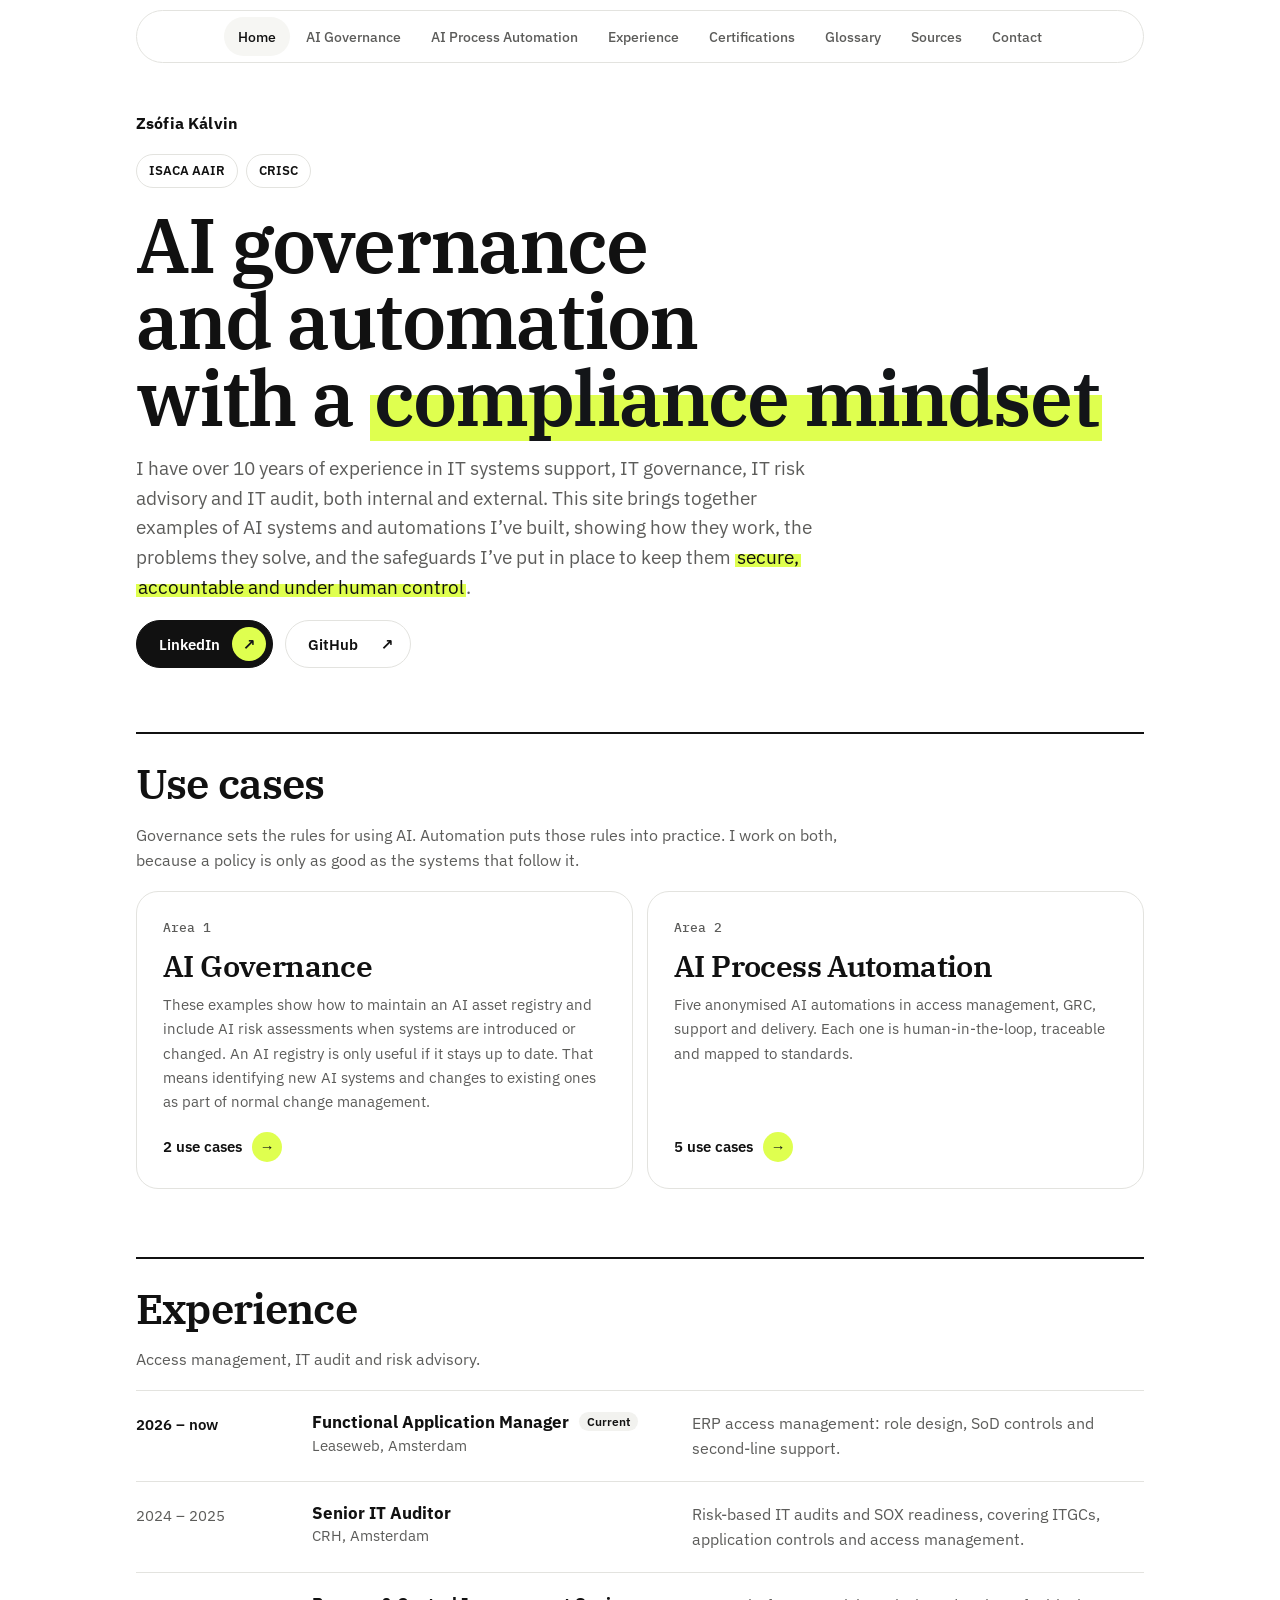
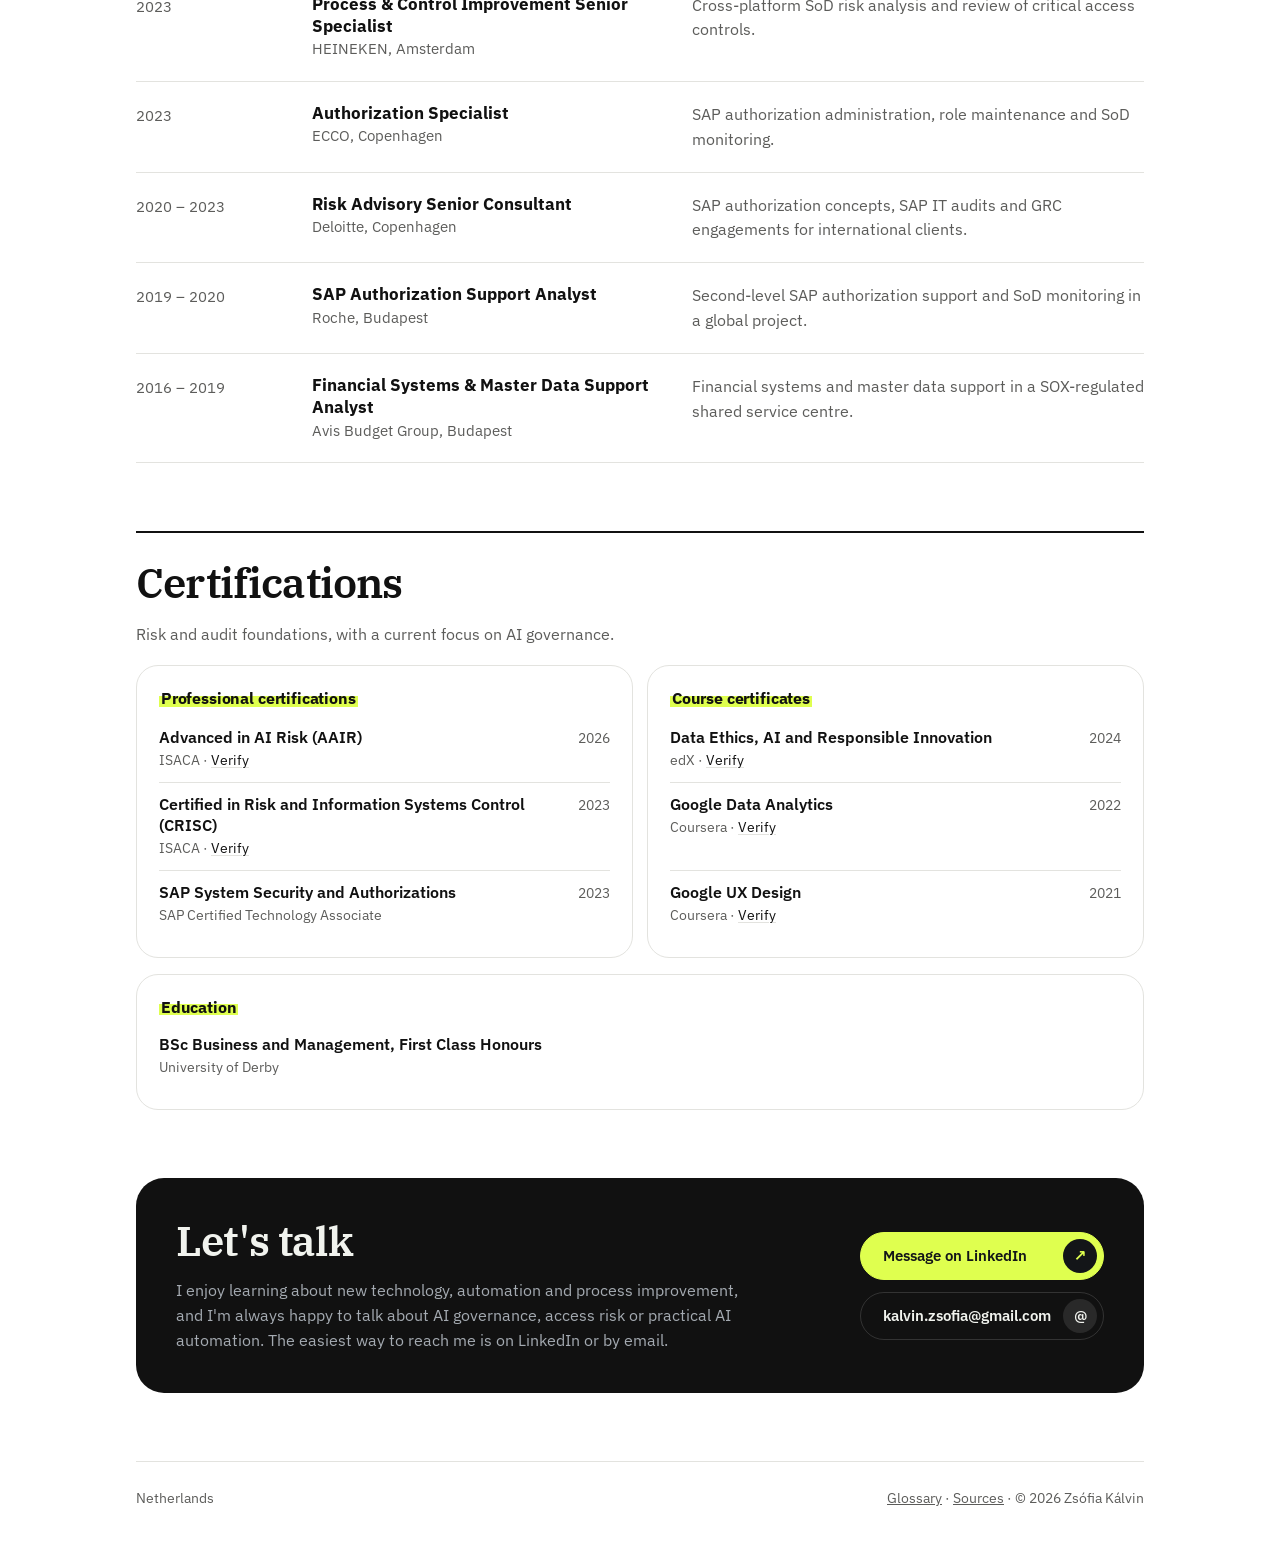
==== index.html @ c9977f7b "Move new governance text to the home page card; restore governance page intro Co-Authored-By: Claude" ====
<!doctype html>
<html lang="en">
<head>
<meta charset="utf-8">
<meta http-equiv="Content-Security-Policy" content="default-src 'self'; script-src 'self'; style-src 'self' 'unsafe-inline'; font-src 'self'; img-src 'self' data:; connect-src 'none'; object-src 'none'; base-uri 'self'; form-action 'none'">
<meta name="referrer" content="strict-origin-when-cross-origin">
<meta name="viewport" content="width=device-width, initial-scale=1, viewport-fit=cover">
<title>Zsófia Kálvin | AI Risk and Governance, Hands-on AI Automation</title>
<meta name="description" content="Zsófia Kálvin: AI risk and governance, GRC and IAM. AI governance worked examples and hands-on AI automation case studies, mapped to the EU AI Act, GDPR, ISO/IEC 42001 and NIST AI RMF. ISACA AAIR, CRISC.">
<link rel="stylesheet" href="assets/site.css?v=20261101b">

<link rel="canonical" href="https://zsofiakalvin.github.io/">
<meta property="og:type" content="website">
<meta property="og:url" content="https://zsofiakalvin.github.io/">
<meta property="og:title" content="Zsófia Kálvin | AI Risk and Governance, Hands-on AI Automation">
<meta property="og:description" content="Zsófia Kálvin: AI risk and governance, GRC and IAM. AI governance worked examples and hands-on AI automation case studies, mapped to the EU AI Act, GDPR, ISO/IEC 42001 and NIST AI RMF. ISACA AAIR, CRISC.">
<meta property="og:image" content="https://zsofiakalvin.github.io/og-image.png">
<meta property="og:image:width" content="1200">
<meta property="og:image:height" content="627">
<meta name="twitter:card" content="summary_large_image">
<script type="application/ld+json">{"@context":"https://schema.org","@type":"ProfilePage","mainEntity":{"@type":"Person","name":"Zsófia Kálvin","jobTitle":"AI risk, governance and automation","knowsAbout":["AI risk management","AI governance","Responsible AI","GRC","Identity and access management","IT audit","Segregation of duties","AI automation"],"sameAs":["https://www.linkedin.com/in/zsofia-kalvin/","https://github.com/zsofiakalvin"]}}</script>
</head>
<body>
<div class="navwrap">
    <nav class="topnav" aria-label="Site">
      <div class="navlinks">
        <a href="index.html" aria-current="page">Home</a>
        <a href="governance.html">AI Governance</a>
        <a href="automation.html">AI Process Automation</a>
        <a href="#career">Experience</a>
        <a href="#certs">Certifications</a>
        <a href="glossary.html">Glossary</a>
        <a href="sources.html">Sources</a>
        <a href="#contact">Contact</a>
      </div>
    </nav>
</div>

<header class="hero-band">
  <div class="hero-inner">
    <div class="hero-grid">
      <div class="hero-copy">
        <span class="role">Zsófia Kálvin</span>
        <div class="creds" aria-label="Credentials"><span>ISACA AAIR</span><span>CRISC</span></div>
        <h1>AI governance and automation <span class="rule">with a <span class="mark">compliance mindset</span></span></h1>
        <p class="lede">I have over 10 years of experience in IT systems support, IT governance, IT risk advisory and IT audit, both internal and external. This site brings together examples of AI systems and automations I&rsquo;ve built, showing how they work, the problems they solve, and the safeguards I&rsquo;ve put in place to keep them <mark class="hl">secure, accountable and under human control</mark>.</p>
        <div class="cta">
          <a class="btn primary" href="https://www.linkedin.com/in/zsofia-kalvin/">LinkedIn <span class="ic" aria-hidden="true">&#8599;</span></a>
          <a class="btn" href="https://github.com/zsofiakalvin">GitHub <span class="ic" aria-hidden="true">&#8599;</span></a>
        </div>
      </div>
    </div>
  </div>
</header>

<main class="page">

  <section aria-labelledby="parts">
    <div class="section-head">
      <h2 id="parts">Use cases</h2>
      <p>Governance sets the rules for using AI. Automation puts those rules into practice. I&nbsp;work on both, because a policy is only as good as the systems that follow it.</p>
    </div>
    <div class="parts">
      <a class="part" href="governance.html">
        <span class="part-kind">Area 1</span>
        <strong>AI Governance</strong>
        <span>These examples show how to maintain an AI asset registry and include AI risk assessments when systems are introduced or changed. An AI registry is only useful if it stays up to date. That means identifying new AI systems and changes to existing ones as part of normal change management.</span>
        <span class="part-go">2 use cases <span class="ic" aria-hidden="true">&#8594;</span></span>
      </a>
      <a class="part" href="automation.html">
        <span class="part-kind">Area 2</span>
        <strong>AI Process Automation</strong>
        <span>Five anonymised AI automations in access management, GRC, support and delivery. Each one is human-in-the-loop, traceable and mapped to standards.</span>
        <span class="part-go">5 use cases <span class="ic" aria-hidden="true">&#8594;</span></span>
      </a>
    </div>
  </section>

  <section aria-labelledby="career">
    <div class="section-head">
      <h2 id="career">Experience</h2>
      <p>Access management, IT audit and risk advisory.</p>
    </div>
    <ol class="timeline">
      <li class="job current">
        <span class="job-dates">2026 – now</span>
        <div class="job-role"><strong>Functional Application Manager</strong><span>Leaseweb, Amsterdam</span></div>
        <p>ERP access management: role design, SoD controls and second-line support.</p>
      </li>
      <li class="job">
        <span class="job-dates">2024 – 2025</span>
        <div class="job-role"><strong>Senior IT Auditor</strong><span>CRH, Amsterdam</span></div>
        <p>Risk-based IT audits and SOX readiness, covering ITGCs, application controls and access management.</p>
      </li>
      <li class="job">
        <span class="job-dates">2023</span>
        <div class="job-role"><strong>Process &amp; Control Improvement Senior Specialist</strong><span>HEINEKEN, Amsterdam</span></div>
        <p>Cross-platform SoD risk analysis and review of critical access controls.</p>
      </li>
      <li class="job">
        <span class="job-dates">2023</span>
        <div class="job-role"><strong>Authorization Specialist</strong><span>ECCO, Copenhagen</span></div>
        <p>SAP authorization administration, role maintenance and SoD monitoring.</p>
      </li>
      <li class="job">
        <span class="job-dates">2020 – 2023</span>
        <div class="job-role"><strong>Risk Advisory Senior Consultant</strong><span>Deloitte, Copenhagen</span></div>
        <p>SAP authorization concepts, SAP IT audits and GRC engagements for international clients.</p>
      </li>
      <li class="job">
        <span class="job-dates">2019 – 2020</span>
        <div class="job-role"><strong>SAP Authorization Support Analyst</strong><span>Roche, Budapest</span></div>
        <p>Second-level SAP authorization support and SoD monitoring in a global project.</p>
      </li>
      <li class="job">
        <span class="job-dates">2016 – 2019</span>
        <div class="job-role"><strong>Financial Systems &amp; Master Data Support Analyst</strong><span>Avis Budget Group, Budapest</span></div>
        <p>Financial systems and master data support in a SOX-regulated shared service centre.</p>
      </li>
    </ol>
  </section>

  <section aria-labelledby="certs">
    <div class="section-head">
      <h2 id="certs">Certifications</h2>
      <p>Risk and audit foundations, with a current focus on AI governance.</p>
    </div>
    <div class="cert-groups two">
      <div class="cert-group">
        <h3><mark class="hl">Professional certifications</mark></h3>
        <ul class="cert-list" role="list"><li class="cert"><div class="cert-name"><strong>Advanced in AI Risk (AAIR)</strong><span>ISACA · <a class="verify" href="https://www.credly.com/badges/1502009c-c340-492b-98a3-ea2b4a34b3ea" target="_blank" rel="noopener">Verify</a></span></div><span class="cert-year">2026</span></li><li class="cert"><div class="cert-name"><strong>Certified in Risk and Information Systems Control (CRISC)</strong><span>ISACA · <a class="verify" href="https://www.credly.com/badges/d4c5e282-a294-4d0e-9c8d-c16a86920705" target="_blank" rel="noopener">Verify</a></span></div><span class="cert-year">2023</span></li><li class="cert"><div class="cert-name"><strong>SAP System Security and Authorizations</strong><span>SAP Certified Technology Associate</span></div><span class="cert-year">2023</span></li></ul>
      </div>
      <div class="cert-group">
        <h3><mark class="hl">Course certificates</mark></h3>
        <ul class="cert-list" role="list"><li class="cert"><div class="cert-name"><strong>Data Ethics, AI and Responsible Innovation</strong><span>edX · <a class="verify" href="https://courses.edx.org/certificates/ff6e5fa2587e48cf909ec4bcfde084a1" target="_blank" rel="noopener">Verify</a></span></div><span class="cert-year">2024</span></li><li class="cert"><div class="cert-name"><strong>Google Data Analytics</strong><span>Coursera · <a class="verify" href="https://www.coursera.org/account/accomplishments/specialization/certificate/86MWBKGFQRKV" target="_blank" rel="noopener">Verify</a></span></div><span class="cert-year">2022</span></li><li class="cert"><div class="cert-name"><strong>Google UX Design</strong><span>Coursera · <a class="verify" href="https://www.coursera.org/account/accomplishments/specialization/L5L4QDD2FEA4" target="_blank" rel="noopener">Verify</a></span></div><span class="cert-year">2021</span></li></ul>
      </div>
      <div class="cert-group edu-card">
        <h3><mark class="hl">Education</mark></h3>
        <ul class="cert-list" role="list"><li class="cert"><div class="cert-name"><strong>BSc Business and Management, First Class Honours</strong><span>University of Derby</span></div></li></ul>
      </div>
    </div>
  </section>

  <section class="contact" aria-labelledby="contact">
    <h2 id="contact">Let's talk</h2>
    <p>I enjoy learning about new technology, automation and process improvement, and I'm always happy to talk about AI governance, access risk or practical AI automation. The easiest way to reach me is on LinkedIn or by email.</p>
    <div class="cta">
      <a class="btn primary" href="https://www.linkedin.com/in/zsofia-kalvin/">Message on LinkedIn <span class="ic" aria-hidden="true">&#8599;</span></a>
      <a class="btn" href="#contact" data-u="kalvin.zsofia" data-d="gmail.com"><span class="em-txt">kalvin.zsofia [at] gmail.com</span> <span class="ic" aria-hidden="true">@</span></a>
    </div>
  </section>

  <footer>
    <span>Netherlands</span>
    <span><a href="glossary.html">Glossary</a> · <a href="sources.html">Sources</a> · &copy; 2026 Zsófia Kálvin</span>
  </footer>

</main>
<script src="assets/site.js?v=20261101b" defer></script>
</body>
</html>
---- assets/site.css ----
@font-face { font-family: 'IBM Plex Sans'; font-style: normal; font-weight: 400; font-display: swap; src: url('fonts/ibm-plex-sans-latin-400-normal.woff2') format('woff2'); }
@font-face { font-family: 'IBM Plex Sans'; font-style: normal; font-weight: 500; font-display: swap; src: url('fonts/ibm-plex-sans-latin-500-normal.woff2') format('woff2'); }
@font-face { font-family: 'IBM Plex Sans'; font-style: normal; font-weight: 600; font-display: swap; src: url('fonts/ibm-plex-sans-latin-600-normal.woff2') format('woff2'); }
@font-face { font-family: 'IBM Plex Sans'; font-style: normal; font-weight: 700; font-display: swap; src: url('fonts/ibm-plex-sans-latin-700-normal.woff2') format('woff2'); }
@font-face { font-family: 'IBM Plex Serif'; font-style: normal; font-weight: 500; font-display: swap; src: url('fonts/ibm-plex-serif-latin-500-normal.woff2') format('woff2'); }
@font-face { font-family: 'IBM Plex Serif'; font-style: normal; font-weight: 600; font-display: swap; src: url('fonts/ibm-plex-serif-latin-600-normal.woff2') format('woff2'); }
@font-face { font-family: 'IBM Plex Mono'; font-style: normal; font-weight: 500; font-display: swap; src: url('fonts/ibm-plex-mono-latin-500-normal.woff2') format('woff2'); }
*, *::before, *::after { box-sizing: border-box; margin: 0; padding: 0; }
    /* Layout: light, airy single column; a highlighted headline as the one bold moment, ranked case accordion, principle cards, dark contact block. */
  :root {
    --bg: #ffffff;
    --surface: #ffffff;
    --fg: #111111;
    --muted: #5c5c5a;
    --line: #e3e3df;
    --accent: #111111;
    --accent-soft: #f2f2ef;
    --hl: #dfff4f;
    --hl-soft: #f3fcd0;
    --pending: #8a5a00;
    --pending-soft: #fbf1dc;
    --shell: #f6f6f3;
    --ink: #111111;
    --ink-fg: #f1f3ee;
    --ink-muted: #a4aab1;
    --ink-line: rgba(255, 255, 255, 0.14);
    --ink-accent: #dfff4f;
    --shadow: 0 1px 2px rgba(0, 0, 0, 0.04);
    --font-display: "IBM Plex Sans", "Helvetica Neue", Arial, sans-serif;
    --font-body: "IBM Plex Sans", "Helvetica Neue", Arial, system-ui, sans-serif;
  }
  @media (prefers-color-scheme: dark) {
    :root:not([data-theme="light"]) {
      --bg: #0c0c0c; --surface: #141414; --fg: #f2f2ef; --muted: #a3a3a0; --line: #2b2b2a;
      --accent: #f2f2ef; --accent-soft: #1f1f1f; --hl-soft: #262c10; --shell: #111111;
      --pending: #f0c674; --pending-soft: #3a2e14; --ink: #1a1a1a;
      --shadow: none; color-scheme: dark;
    }
  }
  :root[data-theme="dark"] {
    --bg: #0c0c0c; --surface: #141414; --fg: #f2f2ef; --muted: #a3a3a0; --line: #2b2b2a;
    --accent: #f2f2ef; --accent-soft: #1f1f1f; --hl-soft: #262c10; --shell: #111111;
    --pending: #f0c674; --pending-soft: #3a2e14; --ink: #1a1a1a;
    --shadow: none; color-scheme: dark;
  }

  body {
    background: var(--bg); color: var(--fg);
    font-family: var(--font-body); font-size: 1rem; line-height: 1.65;
    -webkit-font-smoothing: antialiased;
  }
  .page {
    max-width: 1040px; margin: 0 auto;
    padding-left: max(16px, env(safe-area-inset-left, 0px));
    padding-right: max(16px, env(safe-area-inset-right, 0px));
    padding-block: clamp(40px, 6vw, 72px) 56px;
    display: flex; flex-direction: column; gap: clamp(64px, 10vw, 120px);
  }
  a { color: inherit; }
  a:focus-visible { outline: 2px solid var(--accent); outline-offset: 3px; border-radius: 2px; }

  /* Hero */
  .hero-band { background: var(--bg); color: var(--fg); }
  .hero-inner {
    max-width: 1040px; margin: 0 auto;
    padding-left: max(16px, env(safe-area-inset-left, 0px));
    padding-right: max(16px, env(safe-area-inset-right, 0px));
    padding-block: 20px clamp(40px, 6vw, 72px);
    display: flex; flex-direction: column; gap: clamp(48px, 8vw, 96px);
  }
  .topnav {
    display: flex; align-items: center; justify-content: space-between; gap: 16px;
    padding: 8px 8px 8px 22px; border-radius: 999px; background: var(--surface); box-shadow: var(--shadow);
  }
  .brand { font-family: var(--font-display); font-weight: 700; font-size: 1.05rem; letter-spacing: -0.01em; }
  .navlinks { display: flex; gap: 2px; flex-wrap: wrap; }
  .navlinks a {
    text-decoration: none; color: var(--muted); font-size: 0.9rem; font-weight: 500;
    padding: 8px 14px; border-radius: 999px; transition: color .3s cubic-bezier(.32,.72,0,1), background-color .3s cubic-bezier(.32,.72,0,1);
  }
  .navlinks a:hover { color: var(--fg); background: var(--bg); }
  .hero-grid { display: grid; grid-template-columns: minmax(0, 1fr); gap: 48px 64px; align-items: center; }
  .hero-copy { display: flex; flex-direction: column; gap: 24px; min-width: 0; }
  .role { color: var(--accent); font-weight: 600; font-size: 0.98rem; }
  .creds { display: flex; flex-wrap: wrap; gap: 8px; }
  .creds span { font-size: 0.84rem; font-weight: 600; padding: 5px 12px; border-radius: 999px; background: var(--surface); border: 1px solid var(--line); color: var(--fg); }
  .creds span.plain { font-weight: 500; color: var(--muted); background: none; border-color: transparent; padding-inline: 4px; }
  .hero-copy h1 {
    font-family: var(--font-display); font-weight: 800;
    font-size: clamp(2.7rem, 6vw, 5rem); line-height: 1; letter-spacing: -0.045em; text-wrap: balance;
  }
  .hero-copy h1 .rule { display: block; }
  .mark {
    color: #131518; padding: 0 0.06em; -webkit-box-decoration-break: clone; box-decoration-break: clone;
    background: linear-gradient(var(--hl), var(--hl)) no-repeat 0 88% / 100% 46%;
    animation: swipe 0.9s cubic-bezier(.65,0,.35,1) 0.35s both;
  }
  @keyframes swipe { from { background-size: 0% 46%; } }
  mark.hl {
    color: var(--fg); padding: 0 0.12em; -webkit-box-decoration-break: clone; box-decoration-break: clone;
    background: linear-gradient(var(--hl), var(--hl)) no-repeat 0 85% / 100% 55%;
  }
  @media (prefers-color-scheme: dark) { :root:not([data-theme="light"]) mark.hl { background-size: 100% 100%; color: #131518; border-radius: 3px; } }
  :root[data-theme="dark"] mark.hl { background-size: 100% 100%; color: #131518; border-radius: 3px; }
  .lede { font-size: clamp(1.03rem, 1.5vw, 1.16rem); color: var(--muted); max-width: 64ch; text-wrap: pretty; }
  .cta { display: flex; flex-wrap: wrap; gap: 12px; }
  .btn {
    display: inline-flex; align-items: center; gap: 12px; text-decoration: none;
    font-weight: 600; font-size: 0.95rem; color: var(--fg); background: var(--surface);
    padding: 6px 6px 6px 22px; border-radius: 999px; border: 1px solid var(--line);
    transition: transform .4s cubic-bezier(.32,.72,0,1), box-shadow .4s cubic-bezier(.32,.72,0,1);
  }
  .btn .ic {
    width: 34px; height: 34px; border-radius: 999px; display: inline-flex; align-items: center; justify-content: center;
    background: var(--bg); font-size: 0.95rem; transition: transform .4s cubic-bezier(.32,.72,0,1);
  }
  .btn.primary { background: var(--fg); color: var(--bg); border-color: var(--fg); }
  .btn.primary .ic { background: var(--hl); color: #131518; }
  .btn:hover { box-shadow: var(--shadow); }
  .btn:hover .ic { transform: translate(2px, -2px) scale(1.05); }
  .btn:active { transform: scale(0.98); }
  .btn:focus-visible, .navlinks a:focus-visible { outline: 2px solid var(--accent); outline-offset: 3px; }

  /* Path panel */
  .sig-shell { padding: 6px; border-radius: 28px; background: var(--shell); border: 1px solid var(--line); min-width: 0; }
  .sig-core {
    border-radius: 22px; padding: 26px 26px 22px; background: var(--surface); box-shadow: var(--shadow);
    display: flex; flex-direction: column; gap: 18px;
  }
  .sig-title { font-size: 0.88rem; font-weight: 600; color: var(--muted); }
  .sig { list-style: none; position: relative; display: flex; flex-direction: column; gap: 18px; }
  .sig::before { content: ""; position: absolute; left: 11px; top: 14px; bottom: 14px; width: 1px; background: var(--line); }
  .sig li {
    position: relative; padding-left: 40px; display: flex; flex-direction: column;
    animation: rise .7s cubic-bezier(.16,1,.3,1) both; animation-delay: calc(var(--i) * 140ms + 500ms);
  }
  .sig li::before {
    content: ""; position: absolute; left: 4px; top: 5px; width: 15px; height: 15px; border-radius: 999px;
    background: var(--surface); border: 1.5px solid var(--muted);
  }
  .sig li.ai::before { border-color: var(--accent); background: var(--accent-soft); }
  .sig li.human::before { background: var(--fg); border-color: var(--fg); }
  .sig li:last-child::before { background: var(--hl); border-color: #131518; }
  .sig b { font-family: var(--font-display); font-weight: 700; font-size: 1.08rem; letter-spacing: -0.01em; }
  .sig li.ai b { color: var(--accent); }
  .sig span { font-size: 0.88rem; color: var(--muted); }
  @keyframes rise { from { opacity: 0; transform: translateY(10px); } }

  /* Section heads */
  .section-head { display: flex; flex-direction: column; gap: 8px; margin-bottom: 32px; }
  .section-head h2 { font-family: var(--font-display); font-weight: 700; font-size: clamp(1.6rem, 3vw, 2.1rem); letter-spacing: -0.02em; text-wrap: balance; }
  .section-head p { color: var(--muted); max-width: 72ch; text-wrap: pretty; }

  /* Principles */
  .principles { display: grid; grid-template-columns: repeat(2, minmax(0, 1fr)); column-gap: 56px; border-top: 2px solid var(--fg); }
  .principle { padding-block: 24px; border-bottom: 1px solid var(--line); display: flex; flex-direction: column; gap: 8px; min-width: 0; }
  .principle h3 { font-family: var(--font-display); font-weight: 700; font-size: 1.15rem; }
  .principle p { color: var(--muted); font-size: 0.97rem; }

  /* Case studies */
  .cases { display: flex; flex-direction: column; gap: 24px; }
  .case {
    padding: 6px; border-radius: 28px; background: var(--shell);
    border: 1px solid var(--line);
  }
  .case-core {
    display: grid; grid-template-columns: minmax(0, 5fr) minmax(0, 6fr); gap: 28px 56px;
    padding: clamp(22px, 4vw, 40px); border-radius: 22px; background: var(--surface);
    box-shadow: var(--shadow);
  }
  .case-head { display: flex; flex-direction: column; gap: 10px; min-width: 0; }
  .case-problem { display: flex; flex-direction: column; gap: 4px; font-size: 1.1rem; line-height: 1.5; color: var(--fg); max-width: 48ch; }
  .case-problem .lbl, .case-label { font-size: 0.85rem; font-weight: 600; color: var(--muted); }
  .case-result {
    align-self: start; background: var(--bg); border-radius: 16px; padding: 20px 22px;
    display: flex; flex-direction: column; gap: 6px; min-width: 0;
  }
  .case-result span { font-size: 0.85rem; font-weight: 700; color: var(--fg); }
  .case-result p { font-weight: 500; line-height: 1.55; }
  .case-main { display: flex; flex-direction: column; gap: 12px; min-width: 0; padding-top: 4px; }
  .case-kind { font-size: 0.85rem; font-weight: 600; color: var(--accent); }
  .case h3 { font-family: var(--font-display); font-weight: 700; font-size: clamp(1.35rem, 2.4vw, 1.65rem); line-height: 1.2; letter-spacing: -0.015em; text-wrap: balance; }
  .case-main p { color: var(--muted); max-width: 52ch; font-size: 0.97rem; }

  .fields { display: grid; grid-template-columns: 6.5rem minmax(0, 1fr); gap: 14px 20px; align-content: start; margin: 0; }
  .fields dt { font-size: 0.85rem; font-weight: 600; color: var(--muted); padding-top: 2px; }
  .fields dd { margin: 0; min-width: 0; }
  .tags { display: flex; flex-wrap: wrap; gap: 6px; }
  .tag { font-size: 0.82rem; font-weight: 500; padding: 2px 10px; border-radius: 4px; background: var(--surface); border: 1px solid var(--line); }
  .todo {
    display: inline-block; font-size: 0.85rem; font-style: italic; color: var(--pending);
    background: var(--pending-soft); padding: 1px 8px; border-radius: 4px;
  }
  .tag.todo { border-color: transparent; }


  /* Case side panels */
  .case-side { display: flex; flex-direction: column; gap: 18px; min-width: 0; }
  .fields.gov { background: var(--accent-soft); border-radius: 8px; padding: 16px 18px; }
  .fields.gov dt { color: var(--accent); }

  /* Flowchart */
  .flow { grid-column: 1 / -1; margin: 0; padding-block: 8px 4px; border-block: 1px solid var(--line); padding-block: 20px; display: flex; flex-direction: column; gap: 10px; min-width: 0; }
  .flow figcaption { font-size: 0.85rem; font-weight: 600; color: var(--muted); }
  .flow ol { list-style: none; display: flex; align-items: stretch; gap: 6px; }
  .step {
    flex: 1 1 0; min-width: 0; display: flex; flex-direction: column; gap: 2px;
    padding: 10px 12px; border-radius: 6px; font-size: 0.88rem; line-height: 1.35;
    background: var(--surface); border: 1px solid var(--line);
  }
  .step span { font-size: 0.75rem; font-weight: 600; color: var(--muted); }
  .step.ai { border-color: var(--accent); }
  .step.ai span { color: var(--accent); }
  .step.human { background: var(--fg); color: var(--bg); border-color: var(--fg); }
  .step.human span { color: var(--bg); opacity: 0.75; }
  .step.out { background: var(--bg); border-color: transparent; }
  .step.todo { border: 1px dashed var(--pending); color: var(--pending); background: var(--pending-soft); font-style: italic; }
  .step.todo span { color: var(--pending); }
  .arrow { flex: 0 0 14px; align-self: center; height: 14px; position: relative; }
  .arrow::before { content: ""; position: absolute; left: 0; right: 3px; top: 50%; border-top: 1.5px solid var(--muted); }
  .arrow::after { content: ""; position: absolute; right: 1px; top: 50%; width: 6px; height: 6px; border-top: 1.5px solid var(--muted); border-right: 1.5px solid var(--muted); transform: translateY(-50%) rotate(45deg); }
  .legend { display: flex; flex-wrap: wrap; gap: 8px 18px; font-size: 0.85rem; color: var(--muted); }
  .legend span { display: inline-flex; align-items: center; gap: 6px; }
  .legend i { width: 14px; height: 14px; border-radius: 3px; border: 1px solid var(--line); background: var(--surface); display: inline-block; }
  .legend i.ai { border-color: var(--accent); }
  .legend i.human { background: var(--fg); border-color: var(--fg); }
  @media (max-width: 760px) {
    .flow ol { flex-direction: column; }
    .step { flex: none; }
    .arrow { flex: 0 0 14px; width: 14px; align-self: flex-start; margin-left: 18px; transform: rotate(90deg); }
  }


  /* Ranked case list */
  .case-item { border: 1px solid var(--line); border-radius: 20px; background: var(--surface); transition: border-color .4s cubic-bezier(.32,.72,0,1), box-shadow .4s cubic-bezier(.32,.72,0,1), transform .4s cubic-bezier(.32,.72,0,1); }
  .case-item:hover, .case-item[open] { border-color: var(--accent); }
  .case-item:not([open]):hover { transform: translateY(-2px); box-shadow: 0 14px 30px -18px rgba(20, 32, 43, 0.25); }
  .case-item[open] { box-shadow: 0 18px 40px -22px rgba(20, 32, 43, 0.3); }
  .case-item > summary {
    list-style: none; cursor: pointer; display: grid; grid-template-columns: 3rem minmax(0, 1fr) 28px;
    gap: 16px; align-items: center; padding: 18px 22px; border-radius: 20px;
  }
  .case-item[open] > summary { border-bottom: 1px solid var(--line); border-radius: 20px 20px 0 0; }
  .case-item > summary::-webkit-details-marker { display: none; }
  .case-item > summary:focus-visible { outline: 2px solid var(--accent); outline-offset: 3px; }
  .ci-num { font-family: var(--font-display); font-weight: 800; font-size: 1.7rem; letter-spacing: -0.04em; color: var(--accent); font-variant-numeric: tabular-nums; }
  .ci-text { display: flex; flex-direction: column; gap: 2px; min-width: 0; }
  .ci-kind { font-size: 0.8rem; font-weight: 600; color: var(--muted); }
  .ci-text strong { font-family: var(--font-display); font-weight: 700; font-size: 1.12rem; line-height: 1.3; }
  .ci-sum { color: var(--muted); font-size: 0.93rem; }
  .ci-chev { width: 28px; height: 28px; border-radius: 999px; background: var(--bg); position: relative; transition: transform .35s cubic-bezier(.32,.72,0,1); }
  .ci-chev::before { content: ""; position: absolute; left: 50%; top: 45%; width: 7px; height: 7px; border-right: 1.5px solid var(--fg); border-bottom: 1.5px solid var(--fg); transform: translate(-50%, -50%) rotate(45deg); }
  .case-item[open] .ci-chev { transform: rotate(180deg); }
  .case-item .case { border: 0; background: none; padding: 6px 6px 6px; border-radius: 0; }
  .case-item .case-head .case-kind, .case-item .case-head h3 { display: none; }
  .case-item .case-core { box-shadow: none; background: var(--bg); }
  .case-item .case-result { background: var(--hl-soft); }
  .case-item .step { background: var(--surface); }
  .case-item .step.out, .step.out { background: var(--hl-soft); border-color: #c9e43a; }
  .step.out span { color: var(--fg); }
  strong.em { font-weight: 700; color: var(--fg); box-shadow: inset 0 -0.45em 0 var(--hl); }
  .legend i.out { background: var(--hl-soft); border-color: #c9e43a; }
  .case-item .step.human { background: var(--fg); }
  .cases { gap: 12px; }
  @media (max-width: 520px) { .case-item > summary { grid-template-columns: 2.2rem minmax(0, 1fr) 24px; gap: 12px; padding: 16px; } .ci-sum { display: none; } }

  /* Polish pass */
  .eyebrow {
    align-self: flex-start; display: inline-flex; align-items: center; gap: 8px;
    font-size: 0.82rem; font-weight: 600;
    color: var(--accent); background: var(--accent-soft); padding: 5px 12px; border-radius: 999px;
  }
  .eyebrow::before { content: ""; width: 6px; height: 6px; border-radius: 999px; background: var(--accent); }
  .principles { border-top: 0; column-gap: 0; gap: 14px; }
  .principle { border: 1px solid var(--line); border-radius: 24px; padding: 6px; background: var(--shell); }
  .principle-core {
    background: var(--surface); border-radius: 18px; padding: 24px 24px 22px; height: 100%;
    display: grid; grid-template-columns: 40px minmax(0, 1fr); gap: 6px 16px; align-content: start;
    box-shadow: var(--shadow);
  }
  .p-ic {
    grid-row: span 2; width: 40px; height: 40px; border-radius: 12px; background: var(--accent-soft);
    color: var(--accent); display: inline-flex; align-items: center; justify-content: center;
  }
  .p-ic svg { width: 20px; height: 20px; fill: none; stroke: currentColor; stroke-width: 1.5; stroke-linecap: round; stroke-linejoin: round; }
  .job.current .job-role strong::after {
    content: "Current"; margin-left: 10px; vertical-align: 2px; font-family: var(--font-body);
    font-size: 0.75rem; font-weight: 600;
    color: var(--accent); background: var(--accent-soft); padding: 2px 8px; border-radius: 999px;
  }
  @media (max-width: 760px) { .principle-core { padding: 20px; } }


  /* Outcome before/after */
  .ba { display: grid; grid-template-columns: 4rem minmax(0, 1fr); gap: 8px 14px; margin: 0; }
  .ba dt { font-size: 0.8rem; font-weight: 600; color: var(--muted); padding-top: 2px; }
  .ba dd { margin: 0; font-weight: 500; line-height: 1.5; min-width: 0; }

  /* Framework alignment */
  .aligned { grid-column: 2; font-size: 0.82rem; color: var(--accent); font-weight: 500; }
  .aligned-note { grid-column: 1 / -1; margin: 0; padding: 16px 30px; border-radius: 24px; border: 1px dashed var(--line); font-size: 0.88rem; color: var(--muted); display: grid; grid-template-columns: 40px minmax(0, 1fr); gap: 16px; align-items: center; }
  .aligned-note .p-ic { grid-row: auto; width: 40px; height: 40px; background: var(--shell); color: var(--muted); }
  @media (max-width: 760px) { .aligned-note { padding: 16px 26px; } }
  .also { font-size: 0.88rem; color: var(--muted); }

  /* Contact */
  .contact { background: var(--ink); color: var(--ink-fg); border-radius: 28px; padding: clamp(28px, 5vw, 56px); display: flex; flex-direction: column; gap: 20px; }
  .contact h2 { font-family: var(--font-display); font-weight: 800; font-size: clamp(1.8rem, 4vw, 2.6rem); letter-spacing: -0.03em; line-height: 1.1; }
  .contact p { color: var(--ink-muted); max-width: 56ch; }
  .contact .eyebrow { background: rgba(255,255,255,0.08); color: var(--ink-accent); }
  .contact .eyebrow::before { background: var(--ink-accent); }
  .contact .todo { color: var(--pending); }
  .contact .btn { background: transparent; color: var(--ink-fg); border-color: var(--ink-line); }
  .contact .btn .ic { background: rgba(255,255,255,0.1); }
  .contact .btn.primary { background: var(--hl); color: #131518; border-color: var(--hl); }
  .contact .btn.primary .ic { background: #131518; color: var(--hl); }
  @media (max-width: 420px) { .ba { grid-template-columns: minmax(0, 1fr); gap: 2px; } .ba dd { margin-bottom: 8px; } }

  /* Certifications */
  .cert-groups { display: grid; grid-template-columns: repeat(2, minmax(0, 1fr)); gap: 16px; }
  .cert-group {
    background: var(--surface); border: 1px solid var(--line); border-radius: 10px;
    padding: 24px; display: flex; flex-direction: column; gap: 16px; min-width: 0;
  }
  .cert-group h3 { font-family: var(--font-display); font-weight: 700; font-size: 1rem; color: var(--muted); }
  .cert-list { list-style: none; display: flex; flex-direction: column; gap: 14px; }
  .cert { display: flex; justify-content: space-between; align-items: baseline; gap: 16px; }
  .cert-name { display: flex; flex-direction: column; min-width: 0; }
  .cert-name strong { font-weight: 600; line-height: 1.35; }
  .cert-name span { font-size: 0.85rem; color: var(--muted); }
  .cert-year { font-size: 0.9rem; color: var(--muted); font-variant-numeric: tabular-nums; white-space: nowrap; }
  .cert-year.progress { color: var(--pending); font-style: italic; }


  /* Certifications v2 */
  .cert-groups { display: grid; grid-template-columns: repeat(3, minmax(0, 1fr)); gap: 14px; align-items: stretch; }
  @media (max-width: 960px) and (min-width: 761px) { .cert-groups { grid-template-columns: repeat(2, minmax(0, 1fr)); } }
  .cert-group { margin: 0; background: var(--surface); border: 1px solid var(--line); border-radius: 22px; padding: 24px 26px; display: flex; flex-direction: column; gap: 14px; min-width: 0; box-shadow: var(--shadow); }
  .cert-group h3 { margin: 0; font-family: var(--font-display); font-weight: 700; font-size: 1rem; color: var(--fg); }
  .cert-list { list-style: none; margin: 0; padding: 0; display: flex; flex-direction: column; gap: 0; }
  .cert { display: flex; justify-content: space-between; align-items: baseline; gap: 16px; padding-block: 12px; border-top: 1px solid var(--line); }
  .cert:first-child { border-top: 0; padding-top: 0; }
  .cert-name { display: flex; flex-direction: column; gap: 2px; min-width: 0; }
  .cert-name strong { font-weight: 600; line-height: 1.35; }
  .cert-name span { font-size: 0.85rem; color: var(--muted); }
  .cert-year { font-size: 0.9rem; color: var(--muted); font-variant-numeric: tabular-nums; white-space: nowrap; }
  .edu { grid-column: 1 / -1; display: flex; align-items: center; gap: 24px; flex-wrap: wrap; padding: 18px 26px; border-radius: 22px; border: 1px dashed var(--line); }
  .edu-lbl { font-family: var(--font-display); font-weight: 700; font-size: 1rem; color: var(--muted); min-width: 7rem; }
  @media (max-width: 760px) { .cert-groups { grid-template-columns: minmax(0, 1fr); } .edu { flex-direction: column; align-items: flex-start; gap: 6px; } }


  /* Navigation, spacing pass */
  .navwrap {
    position: sticky; top: 0; z-index: 10;
    padding-top: calc(env(safe-area-inset-top, 0px) + 12px);
    padding-left: max(16px, env(safe-area-inset-left, 0px));
    padding-right: max(16px, env(safe-area-inset-right, 0px));
  }
  .navwrap .topnav { max-width: 1008px; margin: 0 auto; }
  .navlinks { overflow-x: auto; scrollbar-width: none; flex-wrap: nowrap; }
  .navlinks::-webkit-scrollbar { display: none; }
  .navlinks a { white-space: nowrap; }
  h2[id] { scroll-margin-top: 110px; }
  .hero-inner { padding-block: clamp(40px, 6vw, 72px) clamp(24px, 4vw, 48px); gap: 0; }
  .page { gap: clamp(56px, 7vw, 88px); padding-block: clamp(32px, 5vw, 56px) 48px; }
  .section-head { margin-bottom: 24px; gap: 6px; }
  .eyebrow { display: none; }
  @media (max-width: 640px) {
    .navlinks { display: flex; }
    .topnav { padding: 6px 6px 6px 16px; }
    .brand { display: none; }
    .topnav { justify-content: flex-start; }
  }


  /* Type and density pass */
  body { line-height: 1.6; font-size: 0.98rem; }
  .hero-copy h1 { font-weight: 800; letter-spacing: -0.04em; font-size: clamp(2.5rem, 5.4vw, 4.4rem); line-height: 1.02; }
  .section-head h2 { font-weight: 700; letter-spacing: -0.03em; font-size: clamp(1.7rem, 3.2vw, 2.4rem); }
  .case h3, .ci-text strong { font-weight: 700; letter-spacing: -0.015em; }
  .principle h3, .cert-group h3 { font-weight: 700; letter-spacing: -0.01em; }
  .ci-num { font-weight: 700; }
  .navwrap { padding-top: calc(env(safe-area-inset-top, 0px) + 10px); }
  .hero-inner { padding-block: clamp(28px, 4vw, 48px) clamp(16px, 2.5vw, 28px); }
  .hero-copy { gap: 18px; }
  .page { gap: clamp(44px, 5.5vw, 68px); padding-block: clamp(24px, 3vw, 36px) 40px; }
  .section-head { margin-bottom: 18px; }
  .case-core { gap: 20px 40px; padding: clamp(18px, 3vw, 30px); }
  .flow { padding-block: 16px; }
  .principle-core { padding: 20px 22px; }
  .cert-group { padding: 20px 22px; gap: 10px; }
  .cert { padding-block: 10px; }
  .job { padding-block: 14px; }
  .contact { padding: clamp(24px, 4vw, 40px); gap: 14px; }
  .sig-core { padding: 22px 22px 18px; gap: 14px; }
  .sig { gap: 14px; }


  /* Editorial black and white pass */
  :root { --font-serif: "IBM Plex Serif", Georgia, "Times New Roman", serif; --font-mono: "IBM Plex Mono", ui-monospace, Menlo, monospace; }
  .ci-num { font-family: var(--font-mono) !important; font-weight: 500 !important; font-size: 1.15rem !important; letter-spacing: 0 !important; }
  .step span, .case-kind, .ci-kind { font-family: var(--font-mono); font-weight: 500; letter-spacing: 0; }
  .hero-copy h1 { letter-spacing: -0.03em; }
  .section-head h2, .contact h2 { letter-spacing: -0.02em; }
  .hero-copy h1, .section-head h2, .contact h2 { font-family: var(--font-serif); font-weight: 600; }
  .hero-copy h1 { letter-spacing: -0.025em; line-height: 1; font-size: clamp(2.7rem, 6vw, 4.9rem); }
  .section-head h2 { letter-spacing: -0.02em; font-size: clamp(1.9rem, 3.4vw, 2.6rem); }
  .contact h2 { letter-spacing: -0.02em; }
  .section-head { border-top: 2px solid var(--fg); padding-top: 16px; }
  .role { color: var(--fg); font-weight: 700; letter-spacing: 0.01em; }
  .aligned { color: var(--muted); font-style: italic; font-weight: 500; }
  .fields.gov { background: var(--shell); border: 1px solid var(--line); }
  .fields.gov dt { color: var(--fg); }
  .case-item, .principle, .case, .sig-shell { box-shadow: none; }
  .case-item:not([open]):hover { box-shadow: none; transform: none; border-color: var(--fg); }
  .case-item[open] { box-shadow: none; border-color: var(--fg); }
  .case-item .case-core, .principle-core, .sig-core, .cert-group { box-shadow: none; }
  .principle { background: none; border: 0; padding: 0; }
  .principle-core { border: 1px solid var(--line); }
  .p-ic { background: var(--shell); color: var(--fg); border: 1px solid var(--line); }
  .step.ai { border: 1.5px solid var(--fg); }
  .step.ai span { color: var(--fg); }
  .sig li.ai b { color: var(--fg); }
  .sig li.ai::before { background: var(--surface); border-color: var(--fg); box-shadow: none; }
  .legend i.ai { border: 1.5px solid var(--fg); }
  .topnav { box-shadow: none; border: 1px solid var(--line); }
  .ci-num { color: var(--fg); font-family: var(--font-serif); font-weight: 600; }

  /* Align case side fields with the governance block */
  .case-side .fields { padding-inline: 18px; }
  .case-side .fields.gov { padding: 16px 18px; }
  .case-side .fields, .case-side .fields.gov { grid-template-columns: 6.5rem minmax(0, 1fr); column-gap: 20px; }
  @media (max-width: 420px) { .case-side .fields, .case-side .fields.gov { grid-template-columns: minmax(0, 1fr); } }

  /* Experience timeline */
  .timeline { list-style: none; display: flex; flex-direction: column; border-top: 2px solid var(--fg); }
  .job {
    display: grid; grid-template-columns: 9rem minmax(0, 1fr) minmax(0, 1.3fr); gap: 6px 32px;
    padding-block: 20px; border-bottom: 1px solid var(--line);
  }
  .job-dates { font-variant-numeric: tabular-nums; color: var(--muted); font-size: 0.92rem; padding-top: 2px; }
  .job-role { display: flex; flex-direction: column; min-width: 0; }
  .job-role strong { font-family: var(--font-display); font-weight: 700; font-size: 1.08rem; line-height: 1.3; }
  .job-role span { color: var(--muted); font-size: 0.92rem; }
  .job p { color: var(--muted); font-size: 0.97rem; min-width: 0; }
  .job.current .job-dates { color: var(--accent); font-weight: 600; }
  .timeline { border-top: 0; }
  .job:first-child { border-top: 1px solid var(--line); }

  /* Footer */
  footer {
    display: flex; flex-wrap: wrap; justify-content: space-between; gap: 12px 32px;
    color: var(--muted); font-size: 0.9rem; padding-top: 24px; border-top: 1px solid var(--line);
  }

  @media (max-width: 860px) {
    .job { grid-template-columns: 8rem minmax(0, 1fr); }
    .job p { grid-column: 2; }
  }
  @media (max-width: 760px) {
    .principles { grid-template-columns: minmax(0, 1fr); }
    .case-core { grid-template-columns: minmax(0, 1fr); }
    .hero-grid { grid-template-columns: minmax(0, 1fr); }
    .cert-groups { grid-template-columns: minmax(0, 1fr); }
  }
  @media (max-width: 520px) {
    .job { grid-template-columns: minmax(0, 1fr); gap: 4px; }
    .job p { grid-column: auto; }
  }
  @media (max-width: 420px) {
    .fields { grid-template-columns: minmax(0, 1fr); gap: 4px; }
    .fields dd { margin-bottom: 10px; }
  }
  @media (prefers-reduced-motion: reduce) { * { transition: none !important; animation: none !important; } }

  /* Governance programme: registry preview */
  .registry { grid-column: 1 / -1; margin: 0; display: flex; flex-direction: column; gap: 10px; min-width: 0; }
  .registry figcaption { font-size: 0.85rem; font-weight: 600; color: var(--muted); }
  .reg-scroll { overflow-x: auto; border: 1px solid var(--line); border-radius: 8px; background: var(--surface); }
  .reg { border-collapse: collapse; width: 100%; min-width: 760px; font-size: 0.85rem; line-height: 1.4; }
  .reg th, .reg td { text-align: left; vertical-align: top; padding: 9px 12px; border-bottom: 1px solid var(--line); }
  .reg th { font-family: var(--font-mono); font-weight: 500; font-size: 0.75rem; color: var(--muted); background: var(--shell); white-space: nowrap; }
  .reg tr:last-child td { border-bottom: 0; }
  .reg td:first-child { font-family: var(--font-mono); font-size: 0.78rem; color: var(--muted); white-space: nowrap; }
  .cls { display: inline-block; font-size: 0.78rem; font-weight: 600; padding: 1px 8px; border-radius: 4px; border: 1px solid var(--line); white-space: nowrap; }
  .cls.high { background: var(--fg); color: var(--bg); border-color: var(--fg); }
  .cls.limited { background: var(--hl-soft); border-color: #c9e43a; }
  .due { white-space: nowrap; }
  .due.over { color: var(--pending); font-weight: 600; }
  .reg-foot { display: flex; flex-wrap: wrap; align-items: center; justify-content: space-between; gap: 12px; }
  .reg-foot .also { max-width: 60ch; }
  .next-steps { font-size: 0.88rem; color: var(--muted); display: flex; flex-wrap: wrap; gap: 8px; align-items: center; margin-top: 4px; }

  /* Decision workflow */
  .wf { list-style: none; display: flex; flex-direction: column; border: 1px solid var(--line); border-radius: 8px; background: var(--surface); }
  .wf-item { display: grid; grid-template-columns: 2.4rem minmax(0, 1fr); gap: 14px; padding: 14px 16px; border-top: 1px solid var(--line); }
  .wf-item:first-child { border-top: 0; }
  .wf-num { font-family: var(--font-mono); font-size: 0.82rem; color: var(--muted); width: 1.9rem; height: 1.9rem; border: 1px solid var(--line); border-radius: 999px; display: inline-flex; align-items: center; justify-content: center; }
  .wf-body { display: flex; flex-direction: column; gap: 4px; min-width: 0; }
  .wf-body strong { font-weight: 600; font-size: 0.98rem; line-height: 1.4; }
  .wf-body p { color: var(--muted); font-size: 0.9rem; line-height: 1.5; max-width: 80ch; }
  .wf-meta { display: flex; flex-wrap: wrap; gap: 6px 16px; align-items: center; justify-content: space-between; margin-top: 4px; }
  .wf-regs { display: flex; flex-wrap: wrap; gap: 6px; }
  .reg-link { font-family: var(--font-mono); font-size: 0.75rem; padding: 2px 8px; border-radius: 4px; border: 1px solid var(--fg); text-decoration: none; white-space: nowrap; }
  .reg-link:hover { background: var(--hl); color: #131518; border-color: #131518; }
  .reg-link.plain { border-color: var(--line); color: var(--muted); }
  .wf-then { font-size: 0.85rem; font-weight: 500; }
  .wf-route { font-size: 0.88rem; color: var(--muted); line-height: 1.7; }
  .wf-route b { color: var(--fg); }

  /* RACI and control map */
  .reg td.raci { text-align: center; font-family: var(--font-mono); font-size: 0.8rem; color: var(--muted); }
  .reg td.raci.a { background: var(--fg); color: var(--bg); font-weight: 600; }
  .reg td.raci.r { background: var(--hl-soft); color: var(--fg); font-weight: 600; }
  .raci-table th:not(:first-child) { text-align: center; white-space: normal; min-width: 5.5rem; }
  .reg td.txt { font-family: var(--font-body) !important; font-size: 0.85rem !important; color: var(--fg) !important; white-space: normal !important; }
  .map-table td:first-child { white-space: normal; }
  .map-table td:first-child .reg-link { display: inline-block; margin: 0 4px 4px 0; }
  .map-table a:not(.reg-link) { text-decoration: underline; text-decoration-color: var(--line); text-underline-offset: 2px; }

/* Two parts */
.parts { display: grid; grid-template-columns: repeat(2, minmax(0, 1fr)); gap: 14px; }
.part { display: flex; flex-direction: column; gap: 10px; text-decoration: none; padding: 26px; border-radius: 22px; border: 1px solid var(--line); background: var(--surface); transition: border-color .3s cubic-bezier(.32,.72,0,1); }
.part:hover { border-color: var(--fg); }
.part-kind { font-family: var(--font-mono); font-size: 0.8rem; color: var(--muted); }
.part strong { font-family: var(--font-serif); font-weight: 600; font-size: clamp(1.5rem, 2.6vw, 1.9rem); letter-spacing: -0.02em; line-height: 1.1; }
.part > span:not(.part-kind):not(.part-go) { color: var(--muted); font-size: 0.95rem; }
.part-go { margin-top: auto; padding-top: 8px; display: inline-flex; align-items: center; gap: 10px; font-weight: 600; font-size: 0.92rem; }
.part-go .ic { width: 30px; height: 30px; border-radius: 999px; display: inline-flex; align-items: center; justify-content: center; background: var(--hl); color: #131518; transition: transform .4s cubic-bezier(.32,.72,0,1); }
.part:hover .part-go .ic { transform: translateX(3px); }
@media (max-width: 760px) { .parts { grid-template-columns: minmax(0, 1fr); } }
.hero-copy.sub { max-width: 760px; }
.hero-copy.sub h1 { font-size: clamp(2.3rem, 5vw, 3.9rem); }
.brand { text-decoration: none; }
.navlinks a[aria-current="page"] { color: var(--fg); background: var(--shell); }
.fields.gov dd.wf-regs { display: flex; flex-wrap: wrap; gap: 6px; }

/* Sources appendix */
.src-groups { display: grid; grid-template-columns: repeat(2, minmax(0, 1fr)); gap: 14px; }
.src-group { border: 1px solid var(--line); border-radius: 22px; padding: 20px 22px; display: flex; flex-direction: column; gap: 10px; min-width: 0; }
.src-group h3 { font-family: var(--font-display); font-weight: 700; font-size: 1rem; }
.src-list { list-style: none; display: flex; flex-direction: column; }
.src-list li { display: flex; flex-direction: column; gap: 2px; padding-block: 10px; border-top: 1px solid var(--line); }
.src-list li:first-child { border-top: 0; padding-top: 0; }
.src-list a { font-weight: 600; text-decoration: underline; text-decoration-color: var(--line); text-underline-offset: 3px; }
.src-list a:hover { text-decoration-color: var(--fg); }
.src-list span { font-size: 0.85rem; color: var(--muted); }
footer a { color: inherit; }
@media (max-width: 760px) { .src-groups { grid-template-columns: minmax(0, 1fr); } }
.map-table td.map-src { white-space: normal; min-width: 11rem; }
.map-table td.map-src .reg-link { display: inline-block; margin: 0 4px 4px 0; }
.map-table td.txt b { font-weight: 600; }
.map-table td:first-child { white-space: nowrap; }
.map-table td.txt:first-child { white-space: normal; }

/* Glossary */
.gl-groups { display: grid; grid-template-columns: repeat(2, minmax(0, 1fr)); gap: 14px; align-items: start; }
.gl-group { border: 1px solid var(--line); border-radius: 22px; padding: 20px 22px; display: flex; flex-direction: column; gap: 12px; min-width: 0; }
.gl-group h3 { font-family: var(--font-display); font-weight: 700; font-size: 1rem; }
.gl { display: grid; grid-template-columns: 9rem minmax(0, 1fr); gap: 0 16px; margin: 0; }
.gl dt, .gl dd { padding-block: 9px; border-top: 1px solid var(--line); }
.gl dt:first-of-type, .gl dt:first-of-type + dd { border-top: 0; padding-top: 0; }
.gl dt { font-family: var(--font-mono); font-size: 0.82rem; font-weight: 500; }
.gl dd { margin: 0; font-size: 0.92rem; color: var(--muted); min-width: 0; }
@media (max-width: 860px) { .gl-groups { grid-template-columns: minmax(0, 1fr); } }
@media (max-width: 420px) { .gl { grid-template-columns: minmax(0, 1fr); } .gl dd { border-top: 0; padding-top: 0; } }
.gl dd .gl-src { display: block; margin-top: 3px; font-family: var(--font-mono); font-size: 0.72rem; color: var(--fg); opacity: 0.7; }
/* Nav without name */
.topnav { justify-content: center; padding: 6px; }
.navlinks { justify-content: center; }
@media (max-width: 640px) { .topnav { justify-content: flex-start; } .navlinks { justify-content: flex-start; } }

html { scroll-behavior: smooth; }
.cert-name a.verify { color: var(--fg); text-decoration: underline; text-decoration-color: var(--line); text-underline-offset: 2px; }
.cert-name a.verify:hover { text-decoration-color: var(--fg); }
.cert-groups.two { grid-template-columns: repeat(2, minmax(0, 1fr)); }
@media (max-width: 760px) { .cert-groups.two { grid-template-columns: minmax(0, 1fr); } }

/* Two cert cards: rows line up across both cards */
@media (min-width: 761px) {
  .cert-groups.two { row-gap: 0; }
  .cert-groups.two .cert-group { display: grid; grid-row: span 4; grid-template-rows: subgrid; gap: 0; }
  .cert-groups.two .cert-list { display: contents; }
  .cert-groups.two .cert-group h3 { padding-bottom: 14px; }
}

/* Education: same card style as the cert cards, full width */
.cert-groups .cert-group.edu-card { grid-column: 1 / -1; }
@media (min-width: 761px) {
  .cert-groups.two .cert-group.edu-card { grid-row: auto; display: flex; flex-direction: column; gap: 0; margin-top: 16px; }
  .cert-groups.two .cert-group.edu-card .cert-list { display: flex; }
}

/* Contact: text left, buttons right on wide screens */
@media (min-width: 861px) {
  .contact { display: grid; grid-template-columns: minmax(0, 1fr) auto; column-gap: 48px; row-gap: 14px; align-items: center; }
  .contact h2 { grid-column: 1; grid-row: 1; }
  .contact p { grid-column: 1; grid-row: 2; max-width: 58ch; text-wrap: pretty; }
  .contact .cta { grid-column: 2; grid-row: 1 / span 2; flex-direction: column; align-items: stretch; }
  .contact .cta .btn { justify-content: space-between; }
}
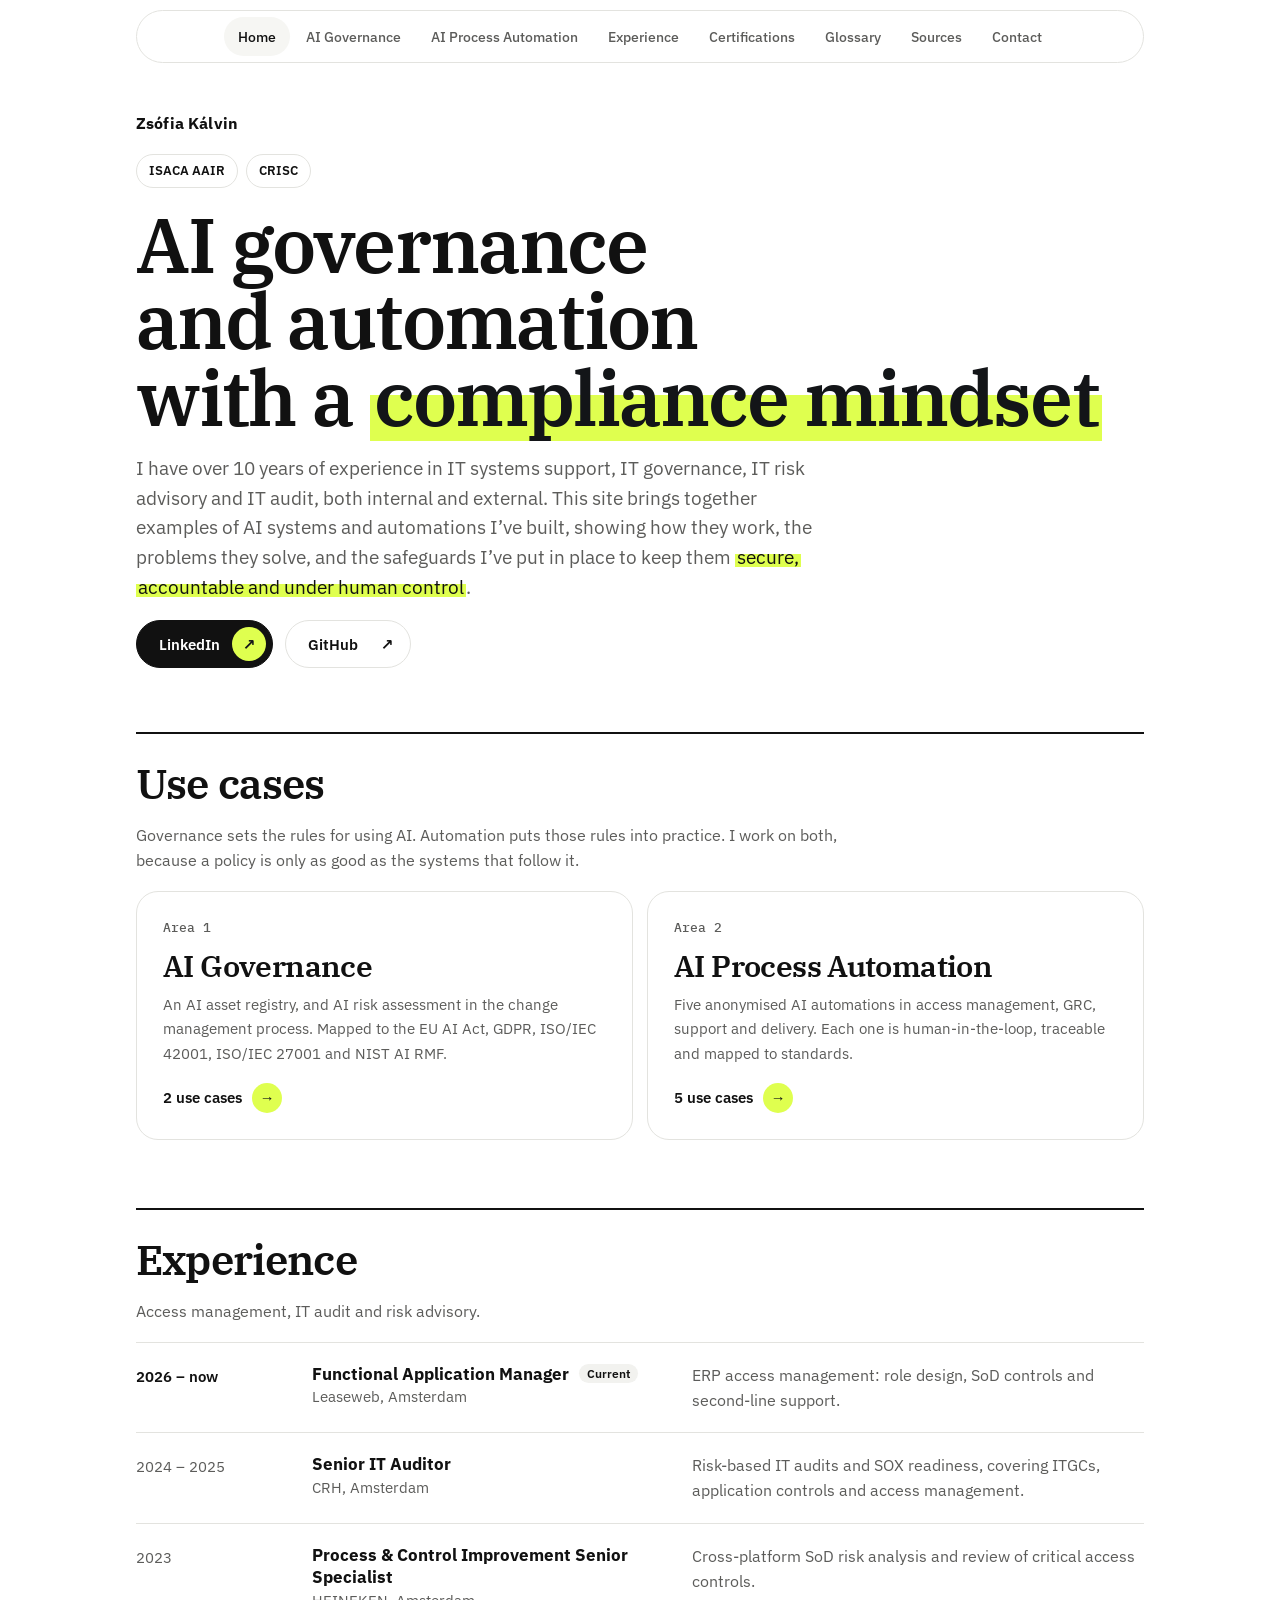
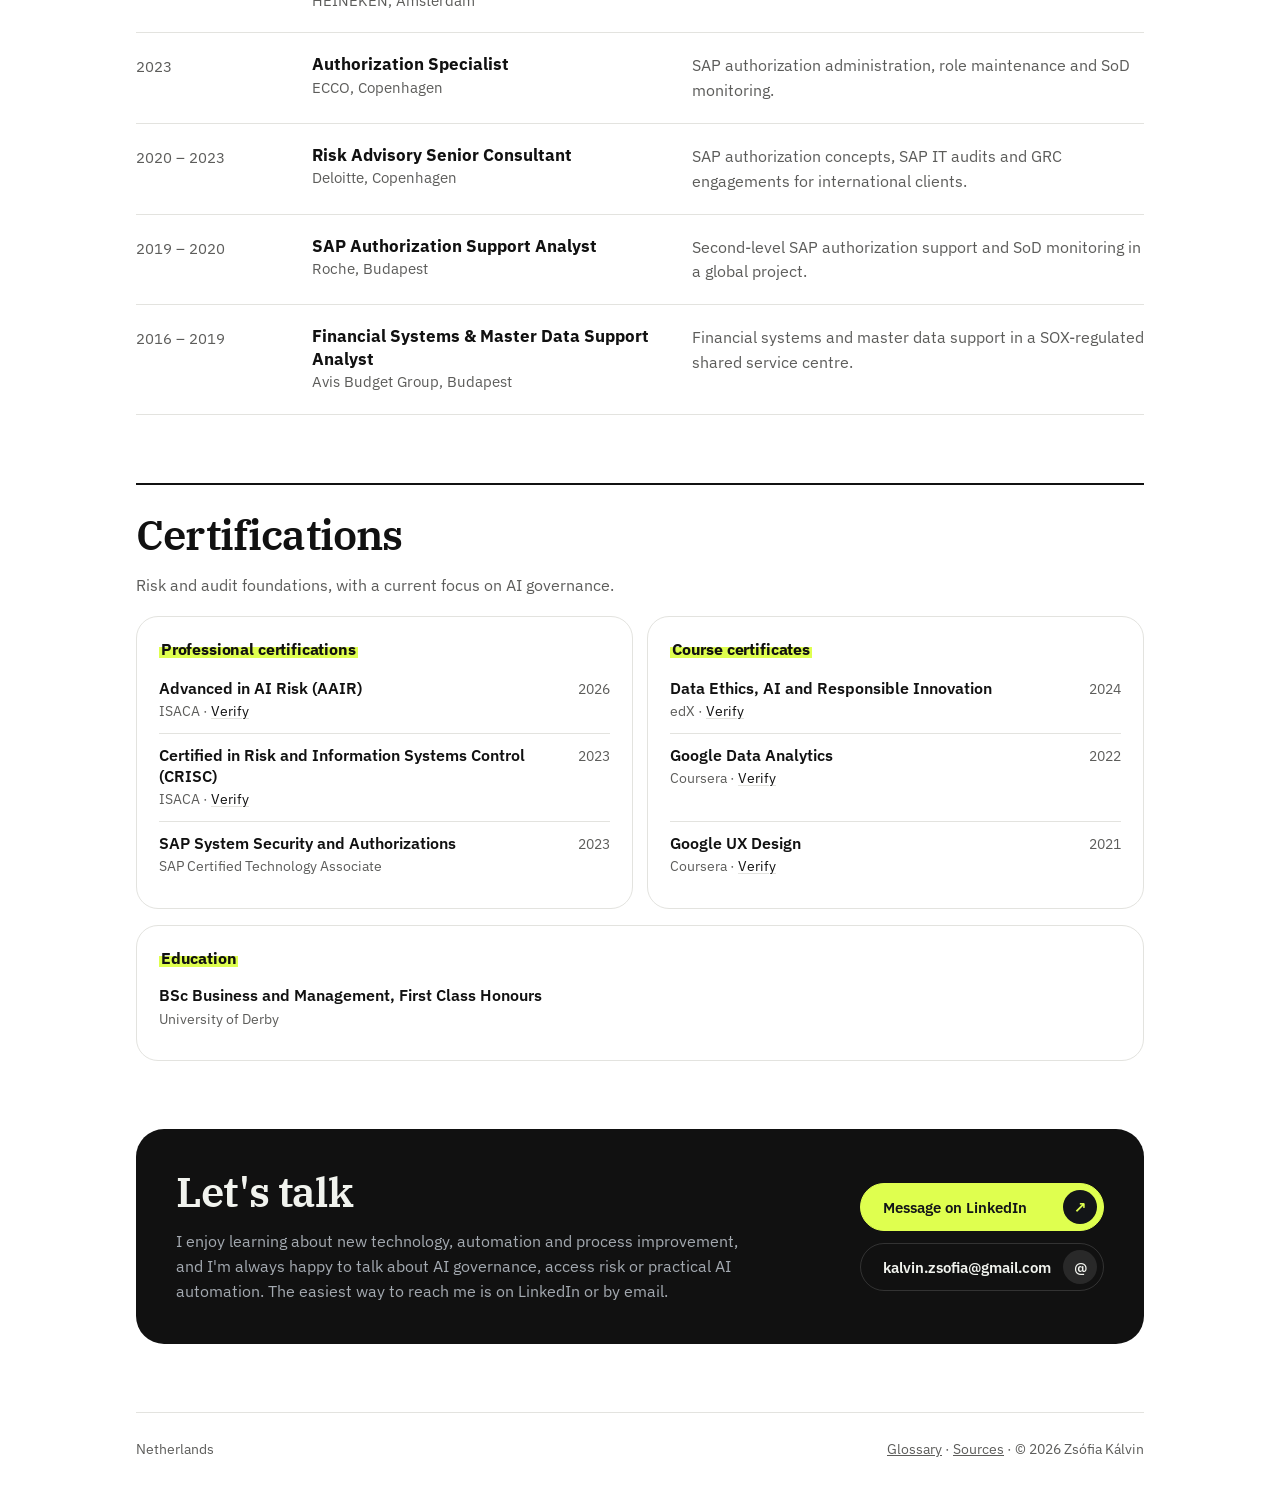
==== commit c0a82323: "Revert "Move new governance text to the home page card; restore governance page intro" This reverts " ====
--- a/index.html
+++ b/index.html
@@ -64,7 +64,7 @@
       <a class="part" href="governance.html">
         <span class="part-kind">Area 1</span>
         <strong>AI Governance</strong>
-        <span>These examples show how to maintain an AI asset registry and include AI risk assessments when systems are introduced or changed. An AI registry is only useful if it stays up to date. That means identifying new AI systems and changes to existing ones as part of normal change management.</span>
+        <span>An AI asset registry, and AI risk assessment in the change management process. Mapped to the EU AI Act, GDPR, ISO/IEC 42001, ISO/IEC 27001 and NIST AI RMF.</span>
         <span class="part-go">2 use cases <span class="ic" aria-hidden="true">&#8594;</span></span>
       </a>
       <a class="part" href="automation.html">
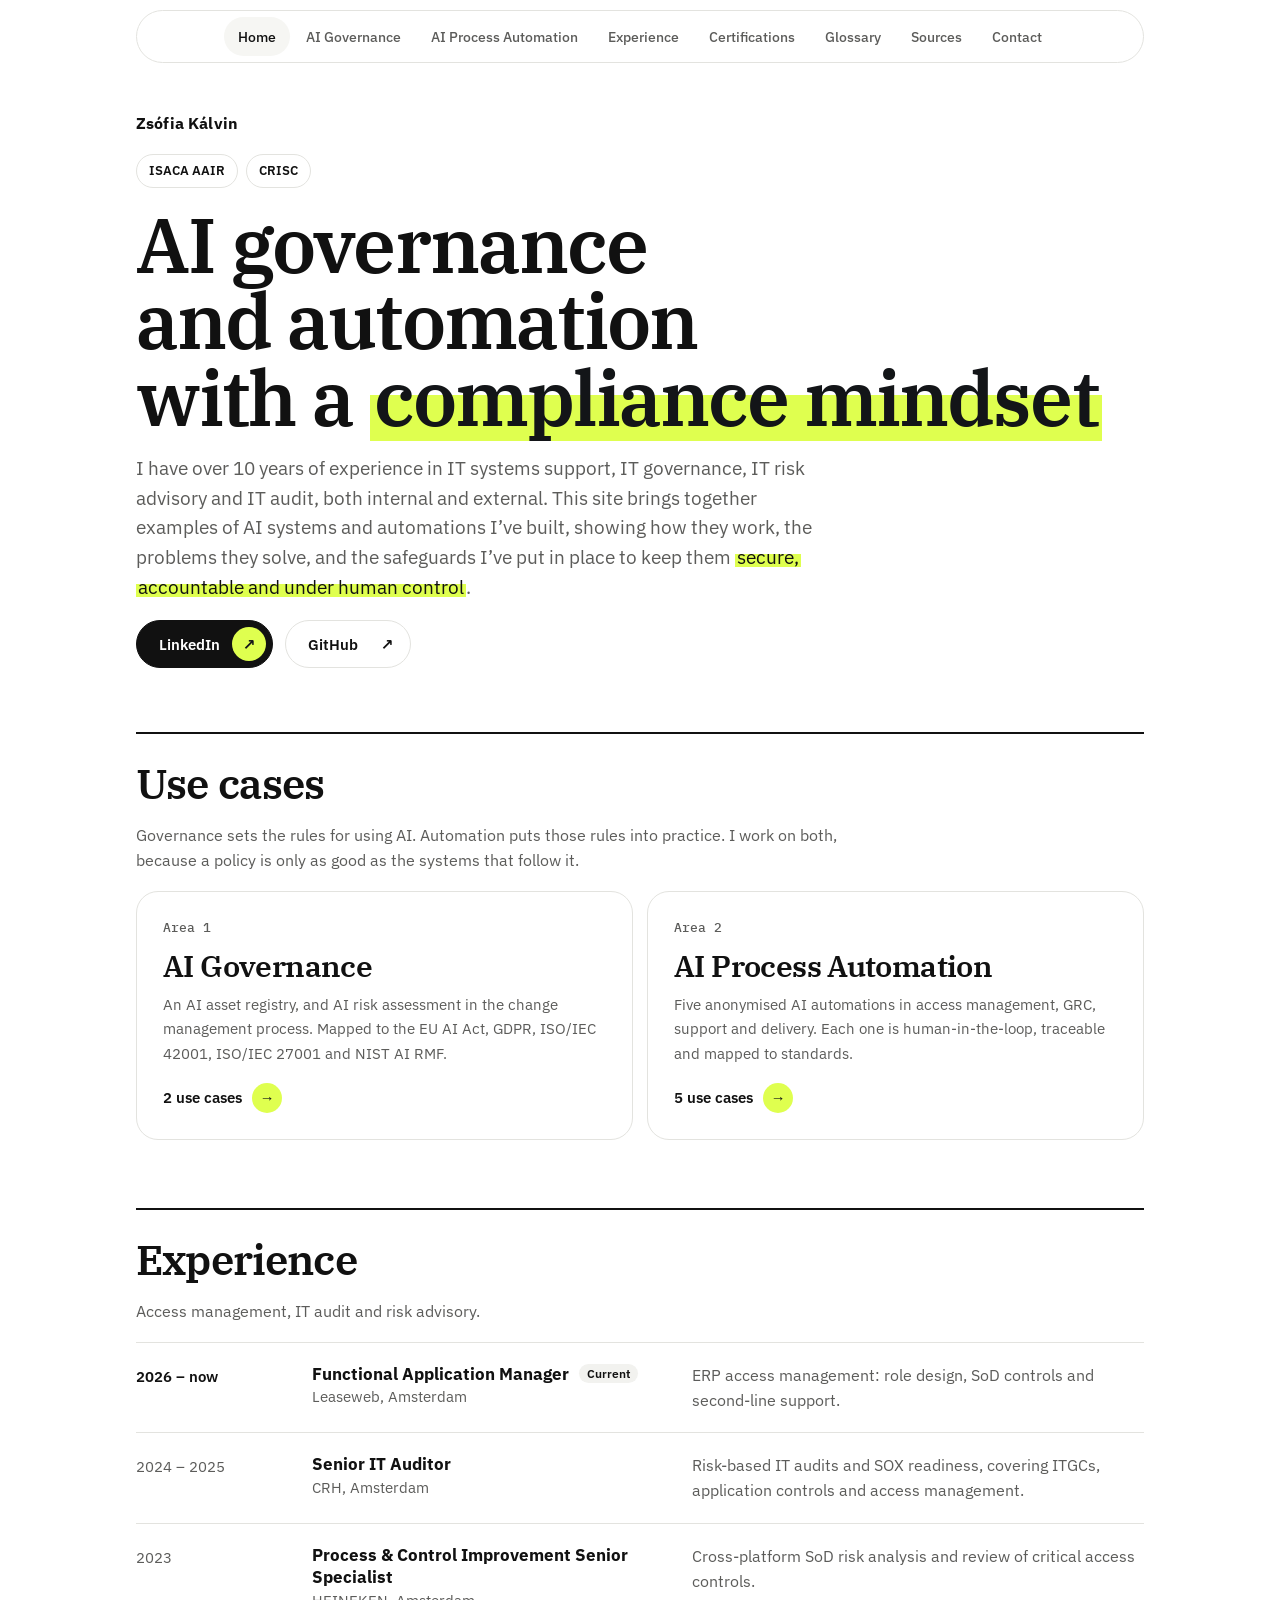
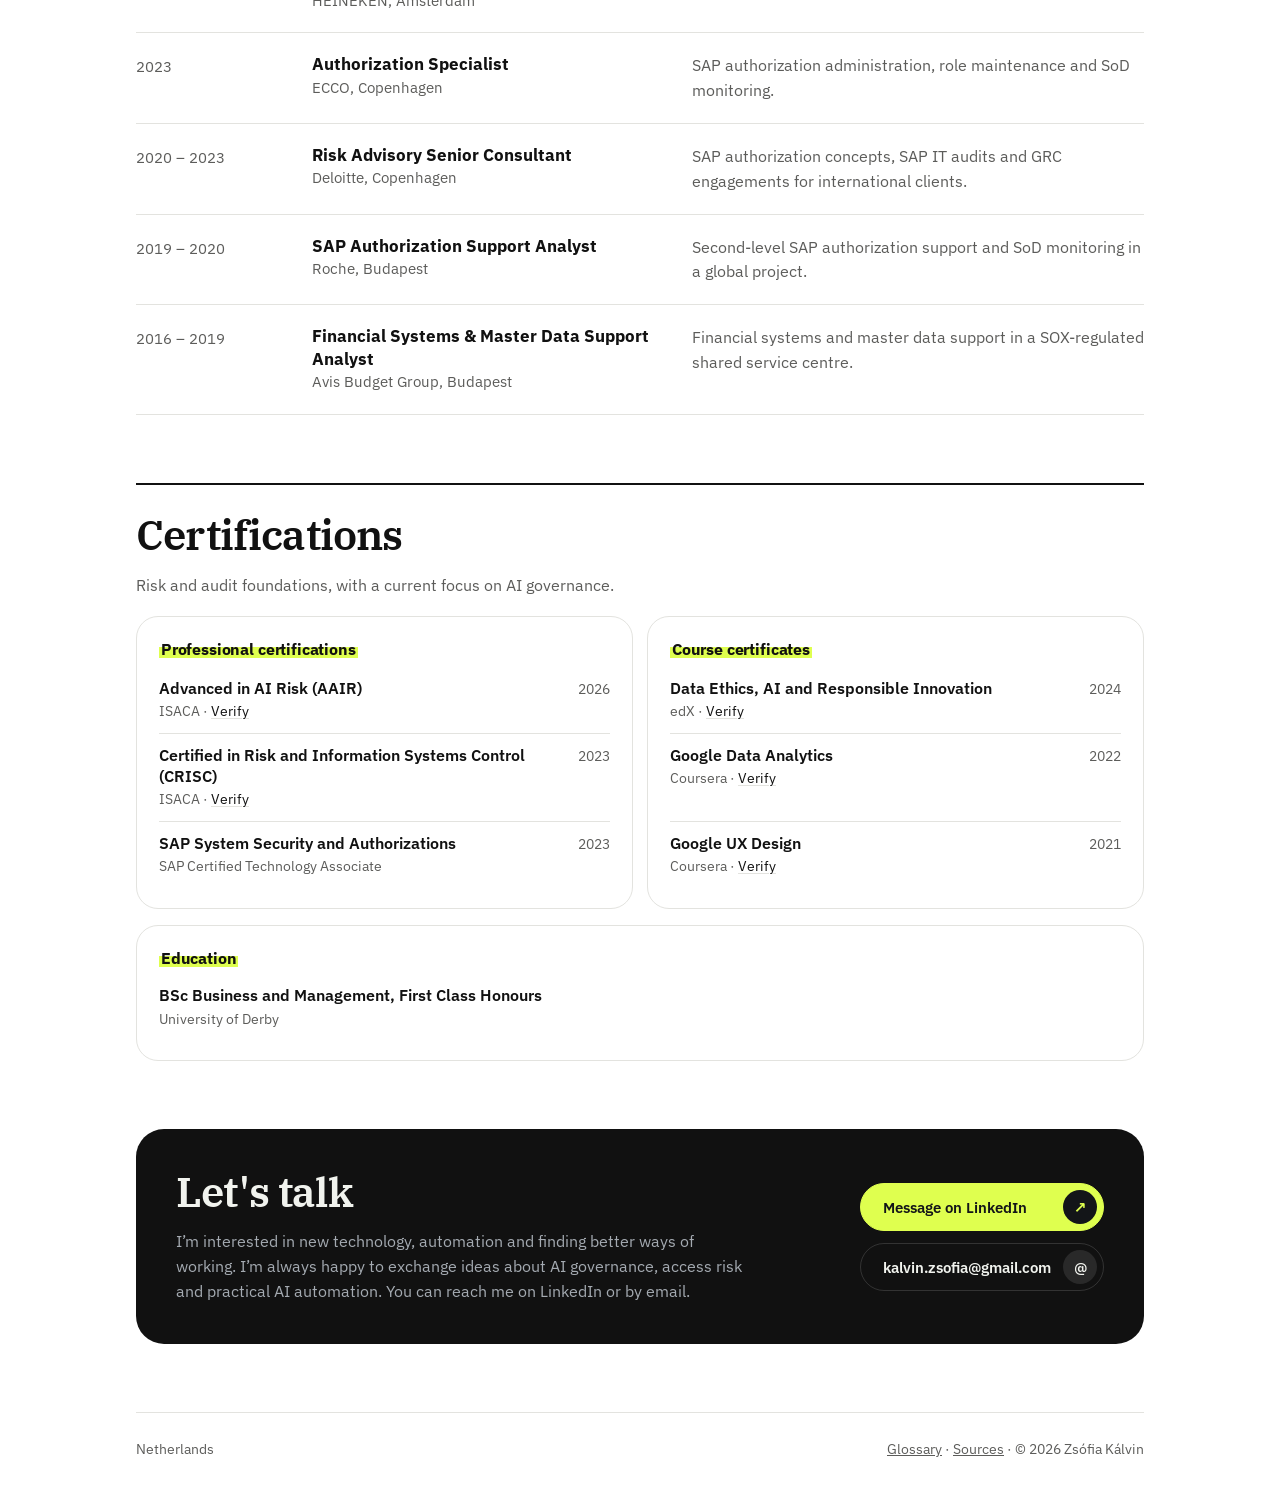
==== commit 82697521: "Contact text wording Co-Authored-By: Claude Opus 5.5 <noreply@anthropic.com> Claude-Session: https:/" ====
--- a/index.html
+++ b/index.html
@@ -143,7 +143,7 @@
 
   <section class="contact" aria-labelledby="contact">
     <h2 id="contact">Let's talk</h2>
-    <p>I enjoy learning about new technology, automation and process improvement, and I'm always happy to talk about AI governance, access risk or practical AI automation. The easiest way to reach me is on LinkedIn or by email.</p>
+    <p>I&rsquo;m interested in new technology, automation and finding better ways of working. I&rsquo;m always happy to exchange ideas about AI governance, access risk and practical AI automation. You can reach me on LinkedIn or by email.</p>
     <div class="cta">
       <a class="btn primary" href="https://www.linkedin.com/in/zsofia-kalvin/">Message on LinkedIn <span class="ic" aria-hidden="true">&#8599;</span></a>
       <a class="btn" href="#contact" data-u="kalvin.zsofia" data-d="gmail.com"><span class="em-txt">kalvin.zsofia [at] gmail.com</span> <span class="ic" aria-hidden="true">@</span></a>
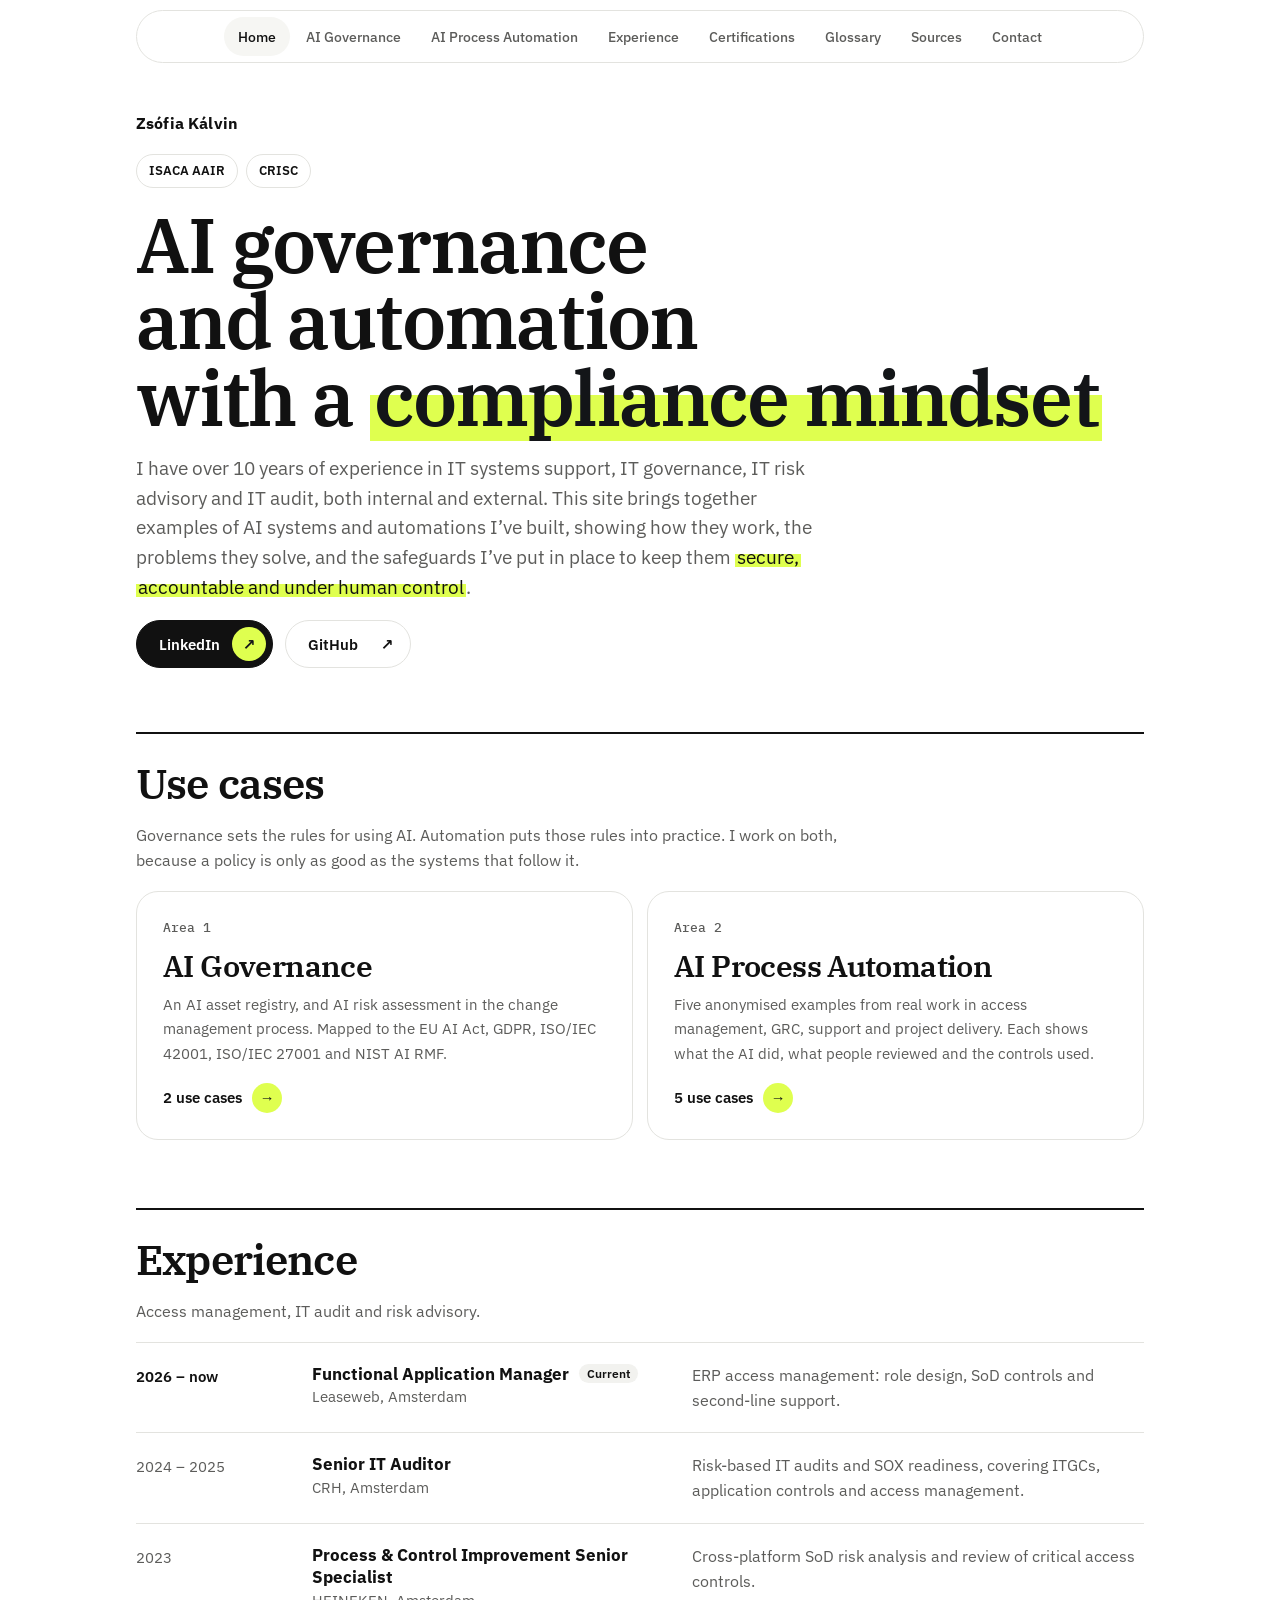
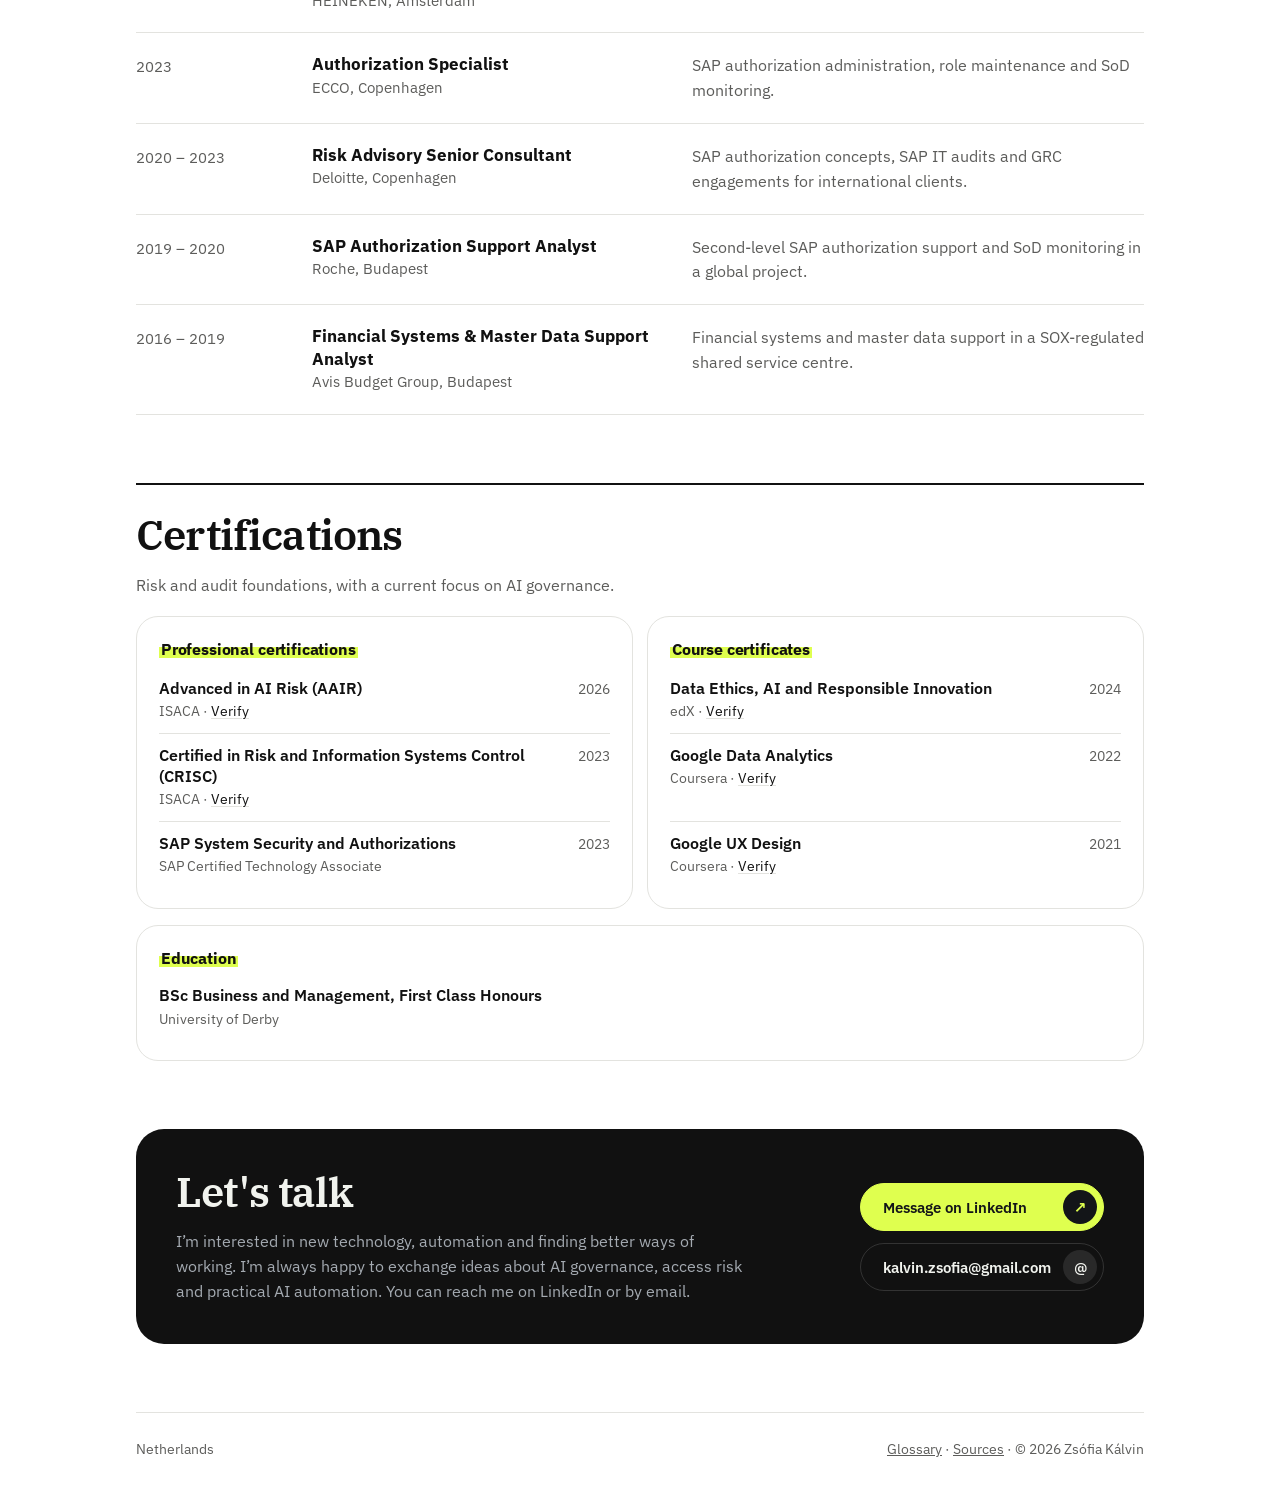
==== commit c1fe00c9: "Automation cases: precise headings, verbs and claims per review; home card 2 text Co-Authored-By: Cl" ====
--- a/index.html
+++ b/index.html
@@ -7,7 +7,7 @@
 <meta name="viewport" content="width=device-width, initial-scale=1, viewport-fit=cover">
 <title>Zsófia Kálvin | AI Risk and Governance, Hands-on AI Automation</title>
 <meta name="description" content="Zsófia Kálvin: AI risk and governance, GRC and IAM. AI governance worked examples and hands-on AI automation case studies, mapped to the EU AI Act, GDPR, ISO/IEC 42001 and NIST AI RMF. ISACA AAIR, CRISC.">
-<link rel="stylesheet" href="assets/site.css?v=20261101b">
+<link rel="stylesheet" href="assets/site.css?v=20261101c">
 
 <link rel="canonical" href="https://zsofiakalvin.github.io/">
 <meta property="og:type" content="website">
@@ -70,7 +70,7 @@
       <a class="part" href="automation.html">
         <span class="part-kind">Area 2</span>
         <strong>AI Process Automation</strong>
-        <span>Five anonymised AI automations in access management, GRC, support and delivery. Each one is human-in-the-loop, traceable and mapped to standards.</span>
+        <span>Five anonymised examples from real work in access management, GRC, support and project delivery. Each shows what the AI did, what people reviewed and the controls used.</span>
         <span class="part-go">5 use cases <span class="ic" aria-hidden="true">&#8594;</span></span>
       </a>
     </div>
@@ -156,6 +156,6 @@
   </footer>
 
 </main>
-<script src="assets/site.js?v=20261101b" defer></script>
+<script src="assets/site.js?v=20261101c" defer></script>
 </body>
 </html>
--- a/assets/site.css
+++ b/assets/site.css
@@ -599,3 +599,5 @@
   .contact .cta { grid-column: 2; grid-row: 1 / span 2; flex-direction: column; align-items: stretch; }
   .contact .cta .btn { justify-content: space-between; }
 }
+
+.principle h3 { text-wrap: balance; }
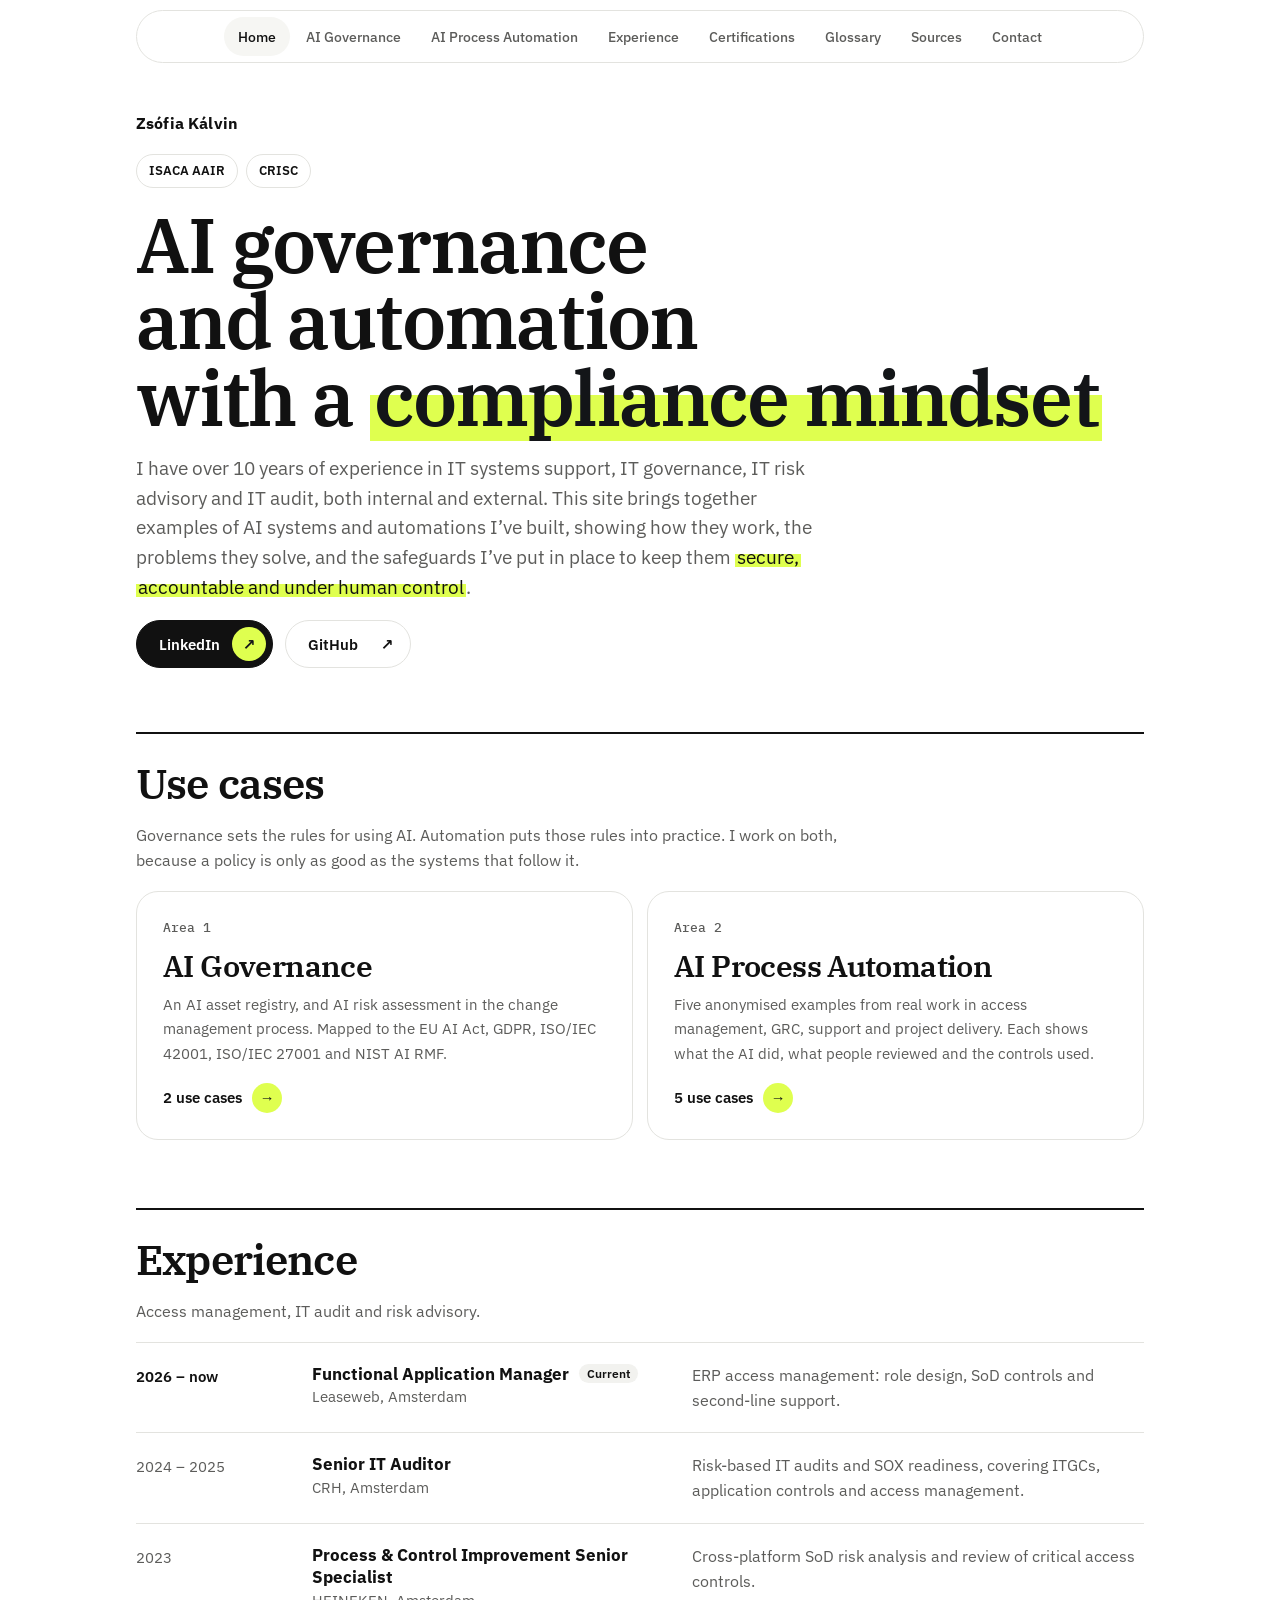
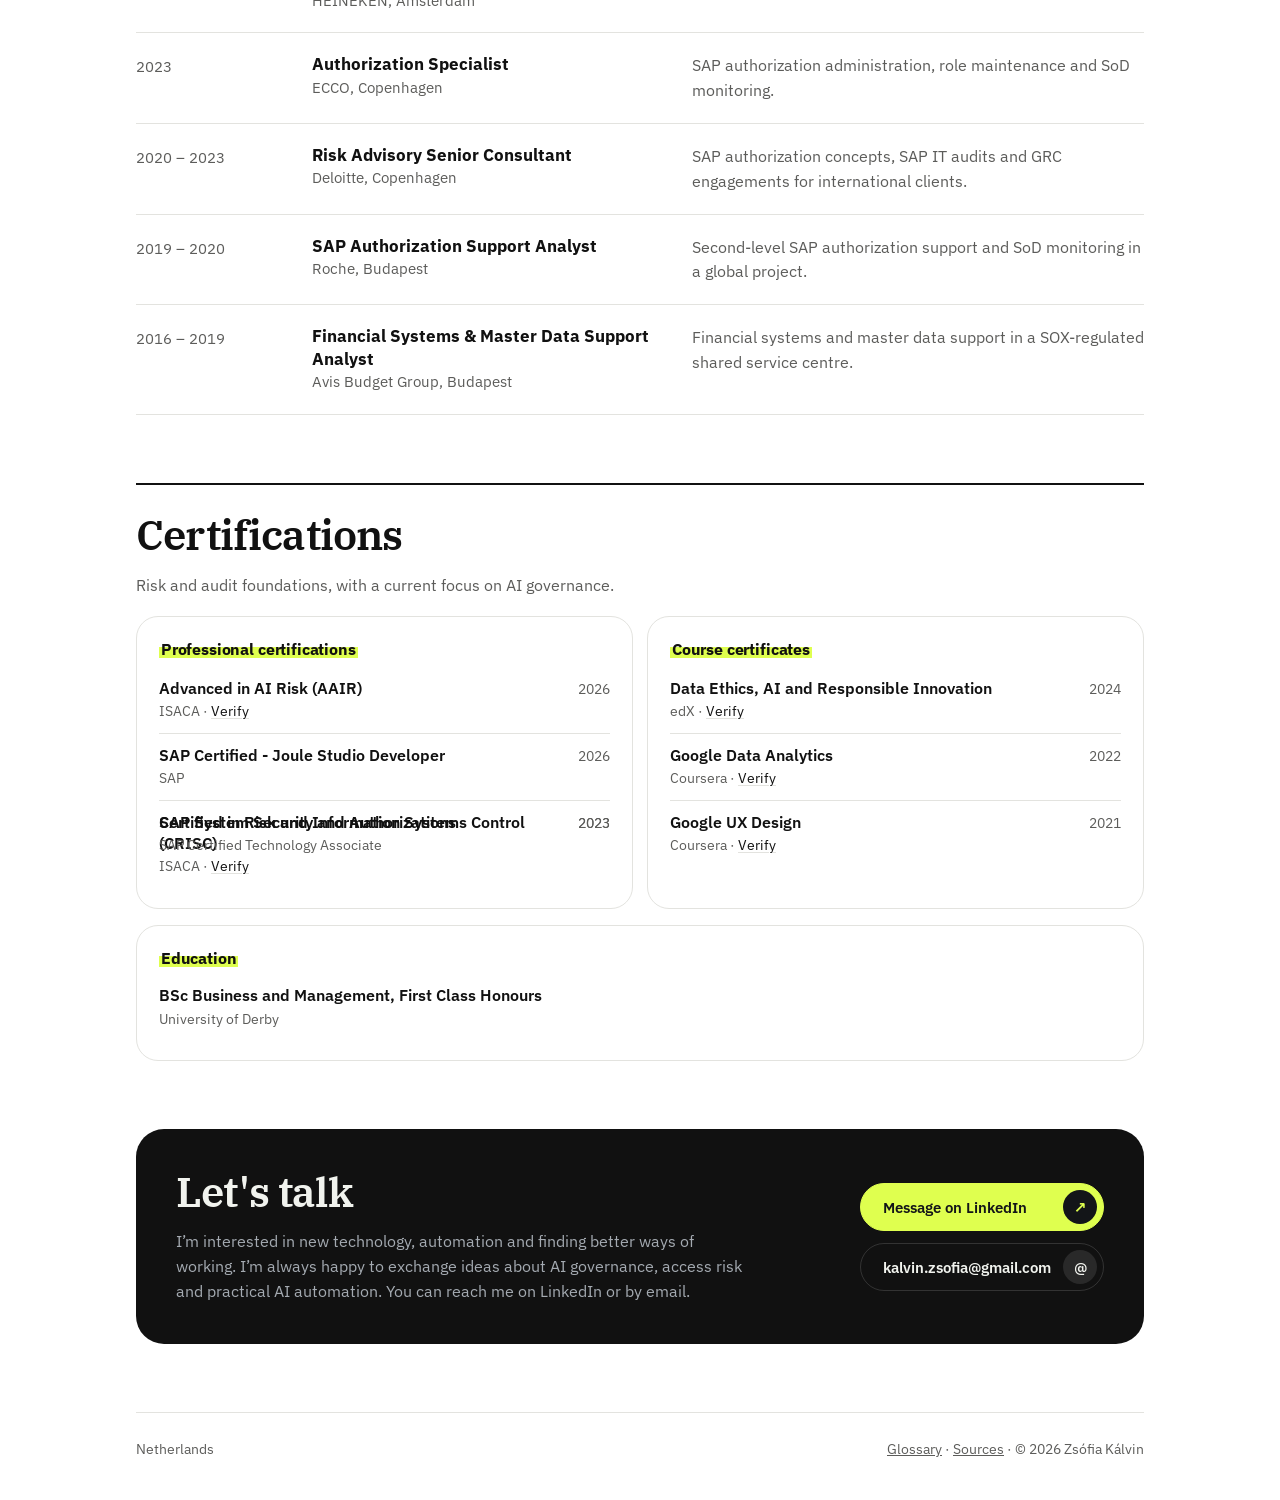
==== commit e823c996: "Add SAP Certified - Joule Studio Developer certification Co-Authored-By: Claude Fable 5.2 <noreply@a" ====
--- a/index.html
+++ b/index.html
@@ -128,7 +128,7 @@
     <div class="cert-groups two">
       <div class="cert-group">
         <h3><mark class="hl">Professional certifications</mark></h3>
-        <ul class="cert-list" role="list"><li class="cert"><div class="cert-name"><strong>Advanced in AI Risk (AAIR)</strong><span>ISACA · <a class="verify" href="https://www.credly.com/badges/1502009c-c340-492b-98a3-ea2b4a34b3ea" target="_blank" rel="noopener">Verify</a></span></div><span class="cert-year">2026</span></li><li class="cert"><div class="cert-name"><strong>Certified in Risk and Information Systems Control (CRISC)</strong><span>ISACA · <a class="verify" href="https://www.credly.com/badges/d4c5e282-a294-4d0e-9c8d-c16a86920705" target="_blank" rel="noopener">Verify</a></span></div><span class="cert-year">2023</span></li><li class="cert"><div class="cert-name"><strong>SAP System Security and Authorizations</strong><span>SAP Certified Technology Associate</span></div><span class="cert-year">2023</span></li></ul>
+        <ul class="cert-list" role="list"><li class="cert"><div class="cert-name"><strong>Advanced in AI Risk (AAIR)</strong><span>ISACA · <a class="verify" href="https://www.credly.com/badges/1502009c-c340-492b-98a3-ea2b4a34b3ea" target="_blank" rel="noopener">Verify</a></span></div><span class="cert-year">2026</span></li><li class="cert"><div class="cert-name"><strong>SAP Certified - Joule Studio Developer</strong><span>SAP</span></div><span class="cert-year">2026</span></li><li class="cert"><div class="cert-name"><strong>Certified in Risk and Information Systems Control (CRISC)</strong><span>ISACA · <a class="verify" href="https://www.credly.com/badges/d4c5e282-a294-4d0e-9c8d-c16a86920705" target="_blank" rel="noopener">Verify</a></span></div><span class="cert-year">2023</span></li><li class="cert"><div class="cert-name"><strong>SAP System Security and Authorizations</strong><span>SAP Certified Technology Associate</span></div><span class="cert-year">2023</span></li></ul>
       </div>
       <div class="cert-group">
         <h3><mark class="hl">Course certificates</mark></h3>
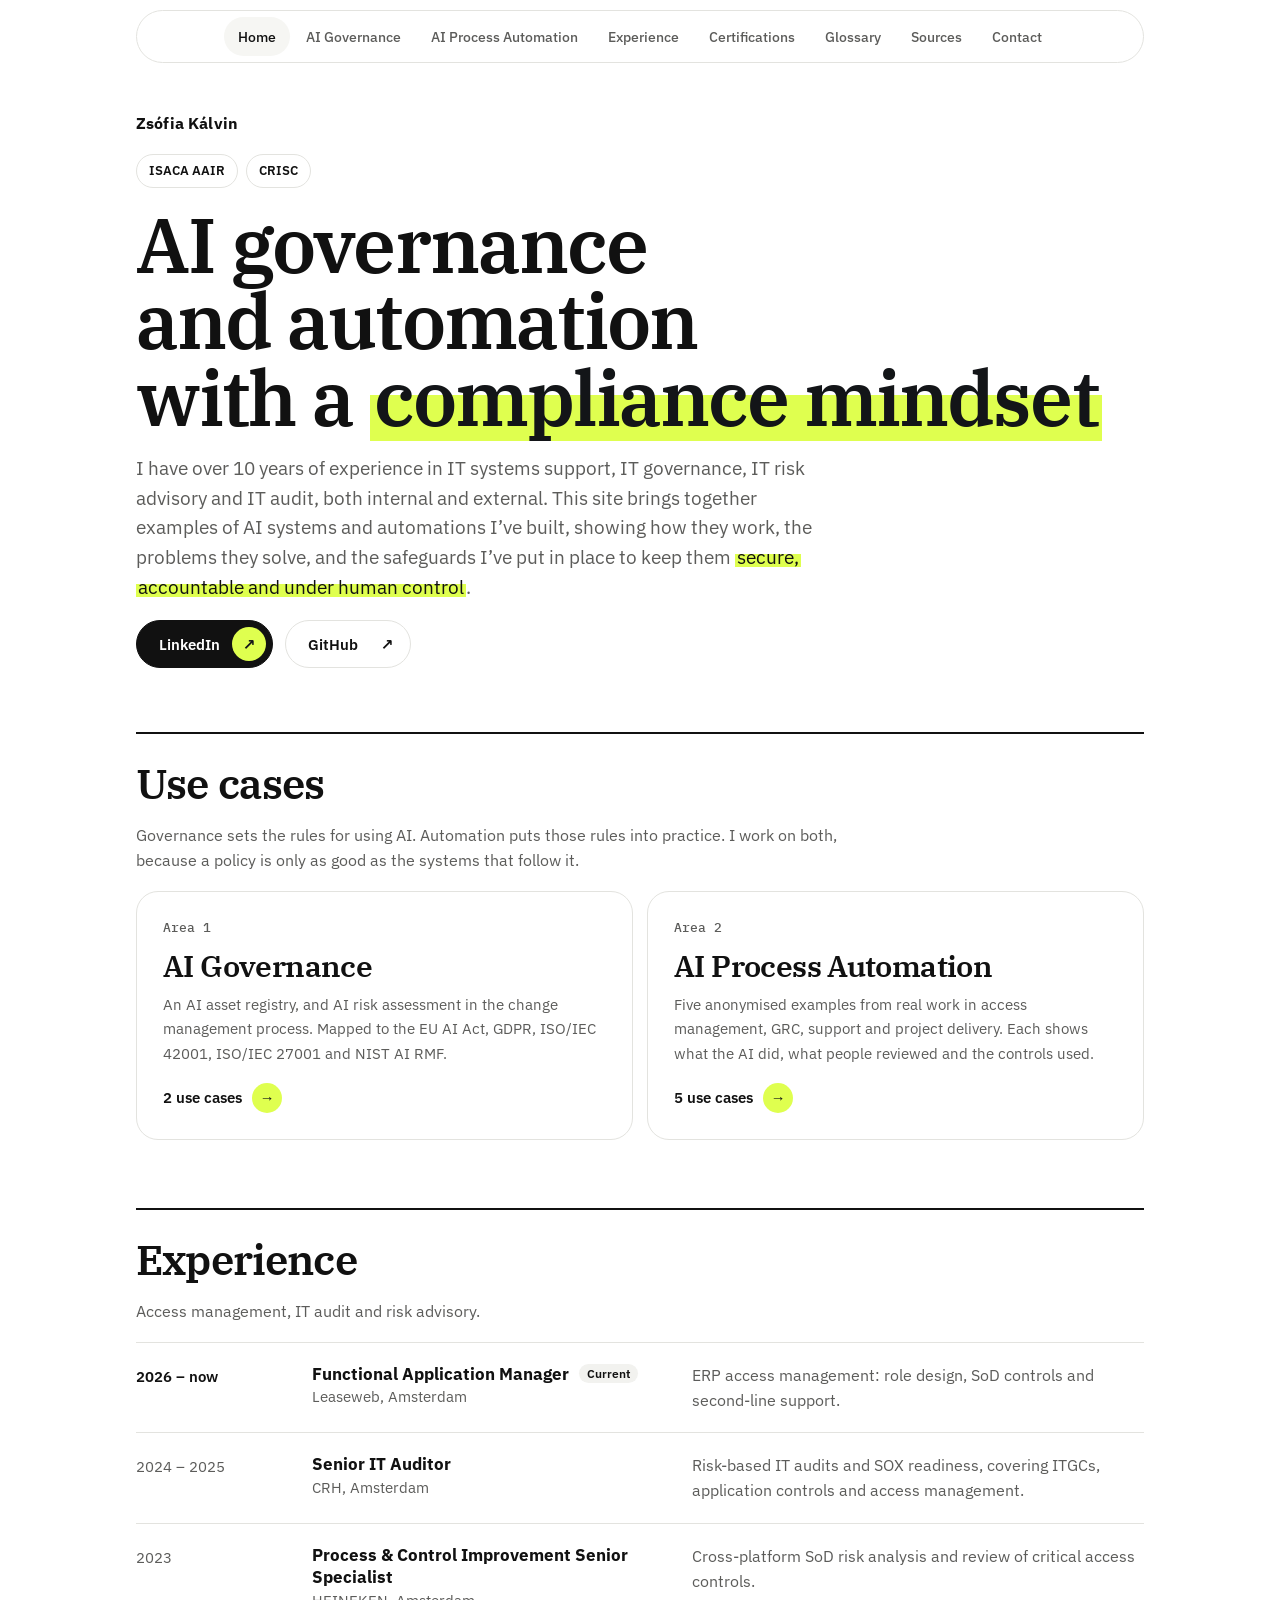
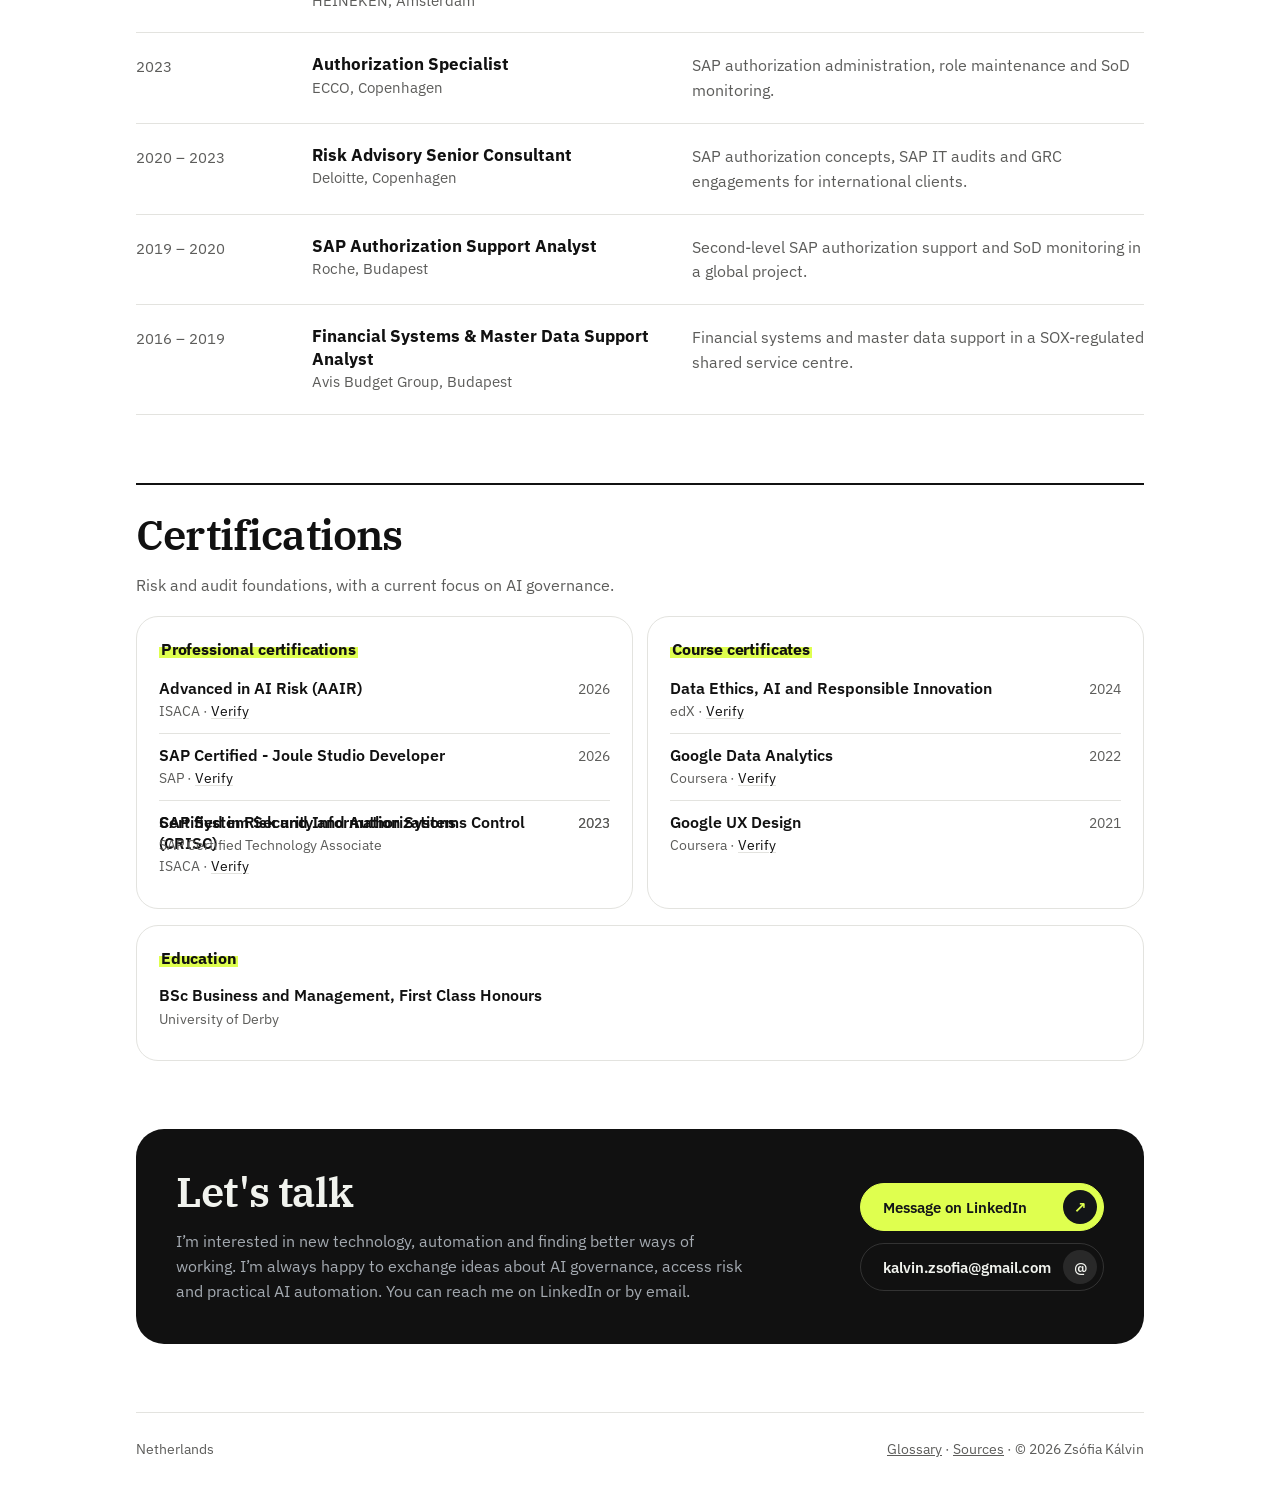
==== commit f9e1d5de: "Add Credly verify link to Joule Studio Developer certification Co-Authored-By: Claude Fable 5.2 <nor" ====
--- a/index.html
+++ b/index.html
@@ -128,7 +128,7 @@
     <div class="cert-groups two">
       <div class="cert-group">
         <h3><mark class="hl">Professional certifications</mark></h3>
-        <ul class="cert-list" role="list"><li class="cert"><div class="cert-name"><strong>Advanced in AI Risk (AAIR)</strong><span>ISACA · <a class="verify" href="https://www.credly.com/badges/1502009c-c340-492b-98a3-ea2b4a34b3ea" target="_blank" rel="noopener">Verify</a></span></div><span class="cert-year">2026</span></li><li class="cert"><div class="cert-name"><strong>SAP Certified - Joule Studio Developer</strong><span>SAP</span></div><span class="cert-year">2026</span></li><li class="cert"><div class="cert-name"><strong>Certified in Risk and Information Systems Control (CRISC)</strong><span>ISACA · <a class="verify" href="https://www.credly.com/badges/d4c5e282-a294-4d0e-9c8d-c16a86920705" target="_blank" rel="noopener">Verify</a></span></div><span class="cert-year">2023</span></li><li class="cert"><div class="cert-name"><strong>SAP System Security and Authorizations</strong><span>SAP Certified Technology Associate</span></div><span class="cert-year">2023</span></li></ul>
+        <ul class="cert-list" role="list"><li class="cert"><div class="cert-name"><strong>Advanced in AI Risk (AAIR)</strong><span>ISACA · <a class="verify" href="https://www.credly.com/badges/1502009c-c340-492b-98a3-ea2b4a34b3ea" target="_blank" rel="noopener">Verify</a></span></div><span class="cert-year">2026</span></li><li class="cert"><div class="cert-name"><strong>SAP Certified - Joule Studio Developer</strong><span>SAP · <a class="verify" href="https://www.credly.com/badges/87e40711-9f13-442f-a568-a1c58eff9310" target="_blank" rel="noopener">Verify</a></span></div><span class="cert-year">2026</span></li><li class="cert"><div class="cert-name"><strong>Certified in Risk and Information Systems Control (CRISC)</strong><span>ISACA · <a class="verify" href="https://www.credly.com/badges/d4c5e282-a294-4d0e-9c8d-c16a86920705" target="_blank" rel="noopener">Verify</a></span></div><span class="cert-year">2023</span></li><li class="cert"><div class="cert-name"><strong>SAP System Security and Authorizations</strong><span>SAP Certified Technology Associate</span></div><span class="cert-year">2023</span></li></ul>
       </div>
       <div class="cert-group">
         <h3><mark class="hl">Course certificates</mark></h3>
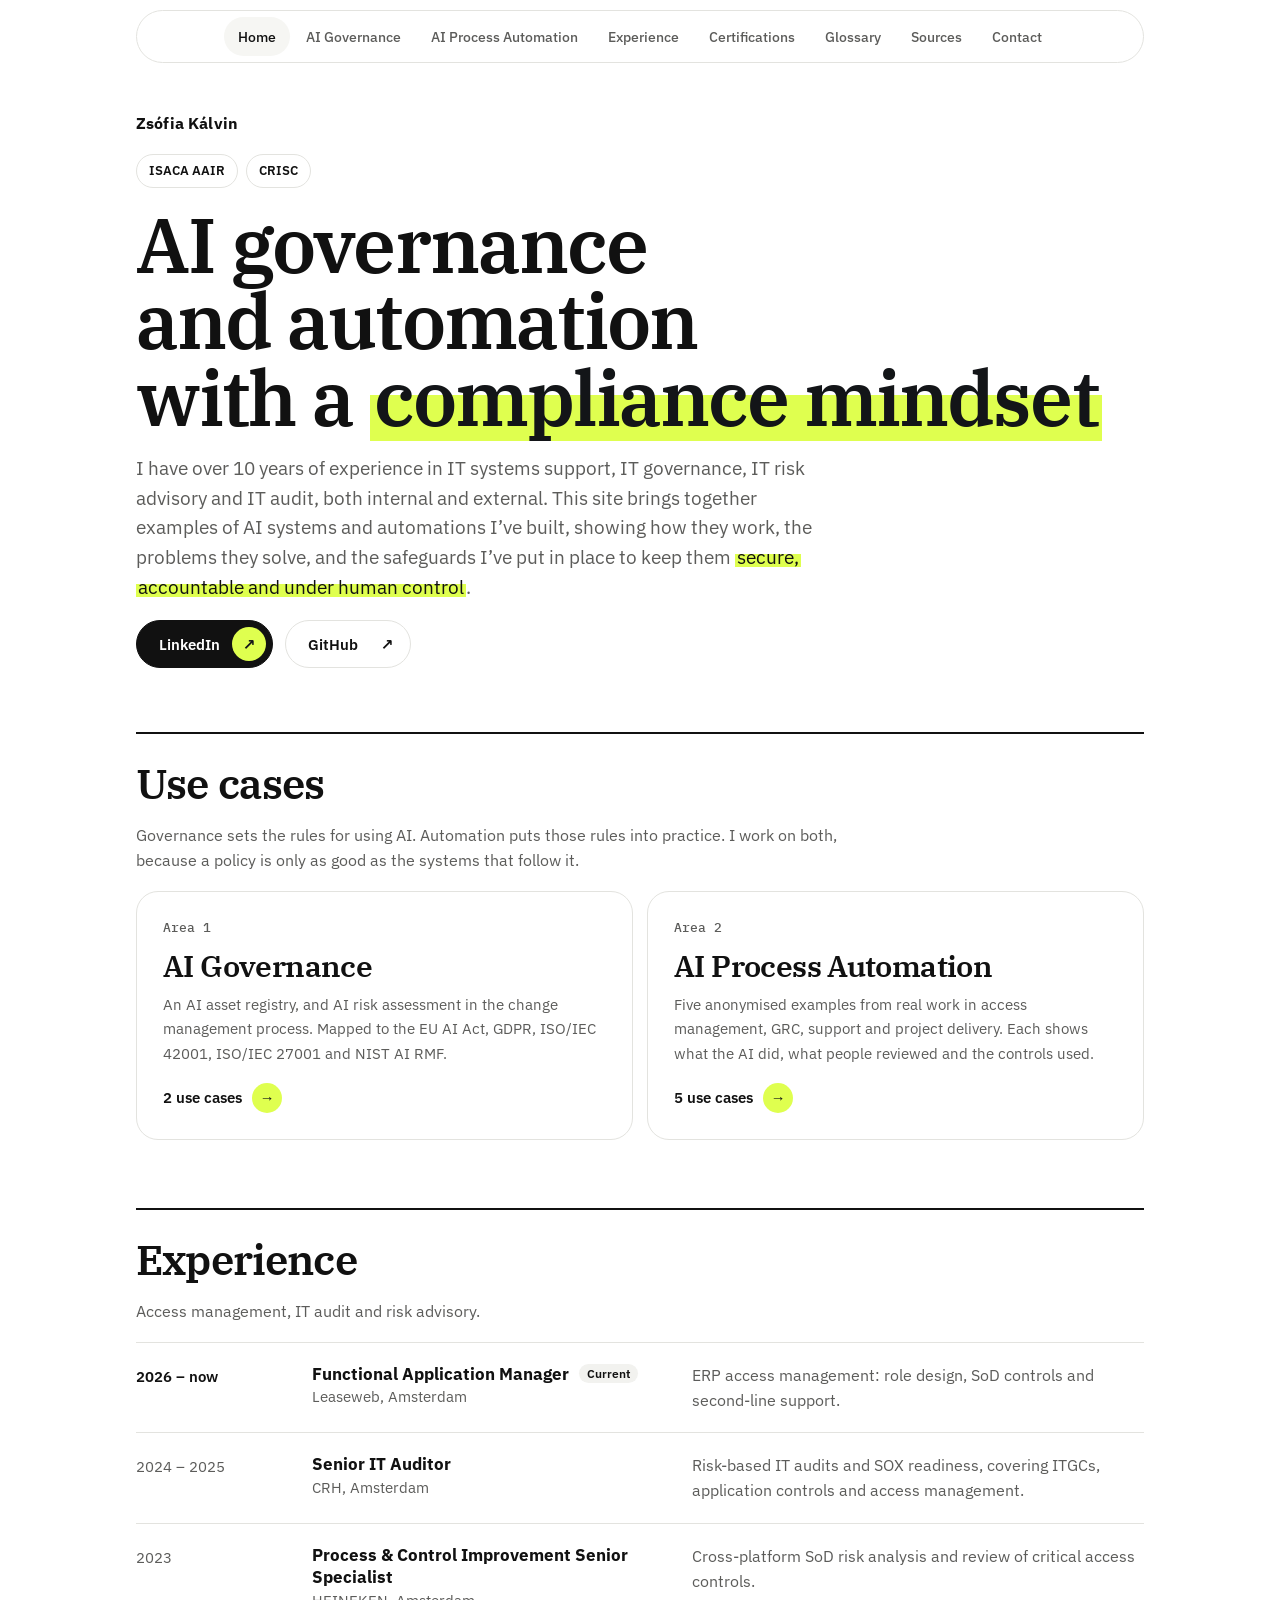
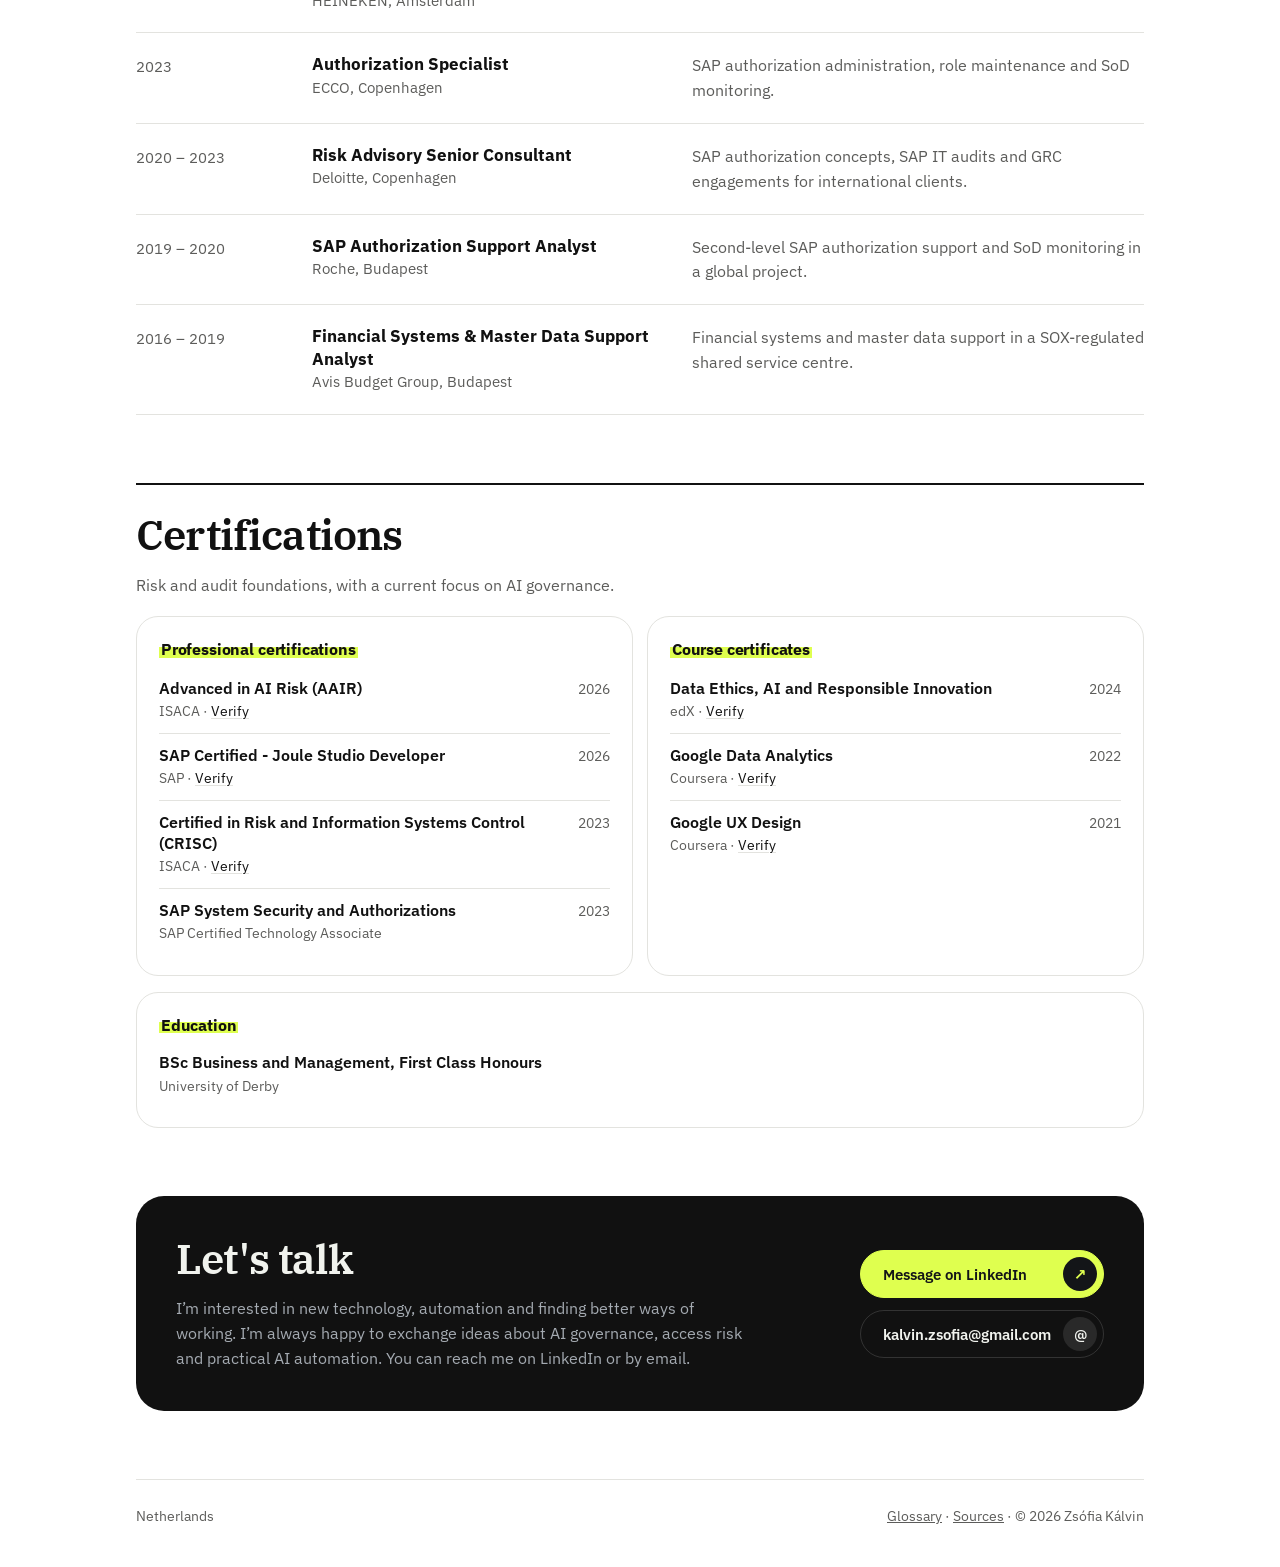
==== commit 3d58ecd0: "Fix overlapping rows in Professional certifications card The two cert cards share a subgrid that spa" ====
--- a/index.html
+++ b/index.html
@@ -7,7 +7,7 @@
 <meta name="viewport" content="width=device-width, initial-scale=1, viewport-fit=cover">
 <title>Zsófia Kálvin | AI Risk and Governance, Hands-on AI Automation</title>
 <meta name="description" content="Zsófia Kálvin: AI risk and governance, GRC and IAM. AI governance worked examples and hands-on AI automation case studies, mapped to the EU AI Act, GDPR, ISO/IEC 42001 and NIST AI RMF. ISACA AAIR, CRISC.">
-<link rel="stylesheet" href="assets/site.css?v=20261101c">
+<link rel="stylesheet" href="assets/site.css?v=20261122a">
 
 <link rel="canonical" href="https://zsofiakalvin.github.io/">
 <meta property="og:type" content="website">
--- a/assets/site.css
+++ b/assets/site.css
@@ -576,10 +576,11 @@
 .cert-groups.two { grid-template-columns: repeat(2, minmax(0, 1fr)); }
 @media (max-width: 760px) { .cert-groups.two { grid-template-columns: minmax(0, 1fr); } }
 
-/* Two cert cards: rows line up across both cards */
+/* Two cert cards: rows line up across both cards.
+   The span must be 1 (heading) + the number of certs in the longest card. */
 @media (min-width: 761px) {
   .cert-groups.two { row-gap: 0; }
-  .cert-groups.two .cert-group { display: grid; grid-row: span 4; grid-template-rows: subgrid; gap: 0; }
+  .cert-groups.two .cert-group { display: grid; grid-row: span 5; grid-template-rows: subgrid; gap: 0; }
   .cert-groups.two .cert-list { display: contents; }
   .cert-groups.two .cert-group h3 { padding-bottom: 14px; }
 }
